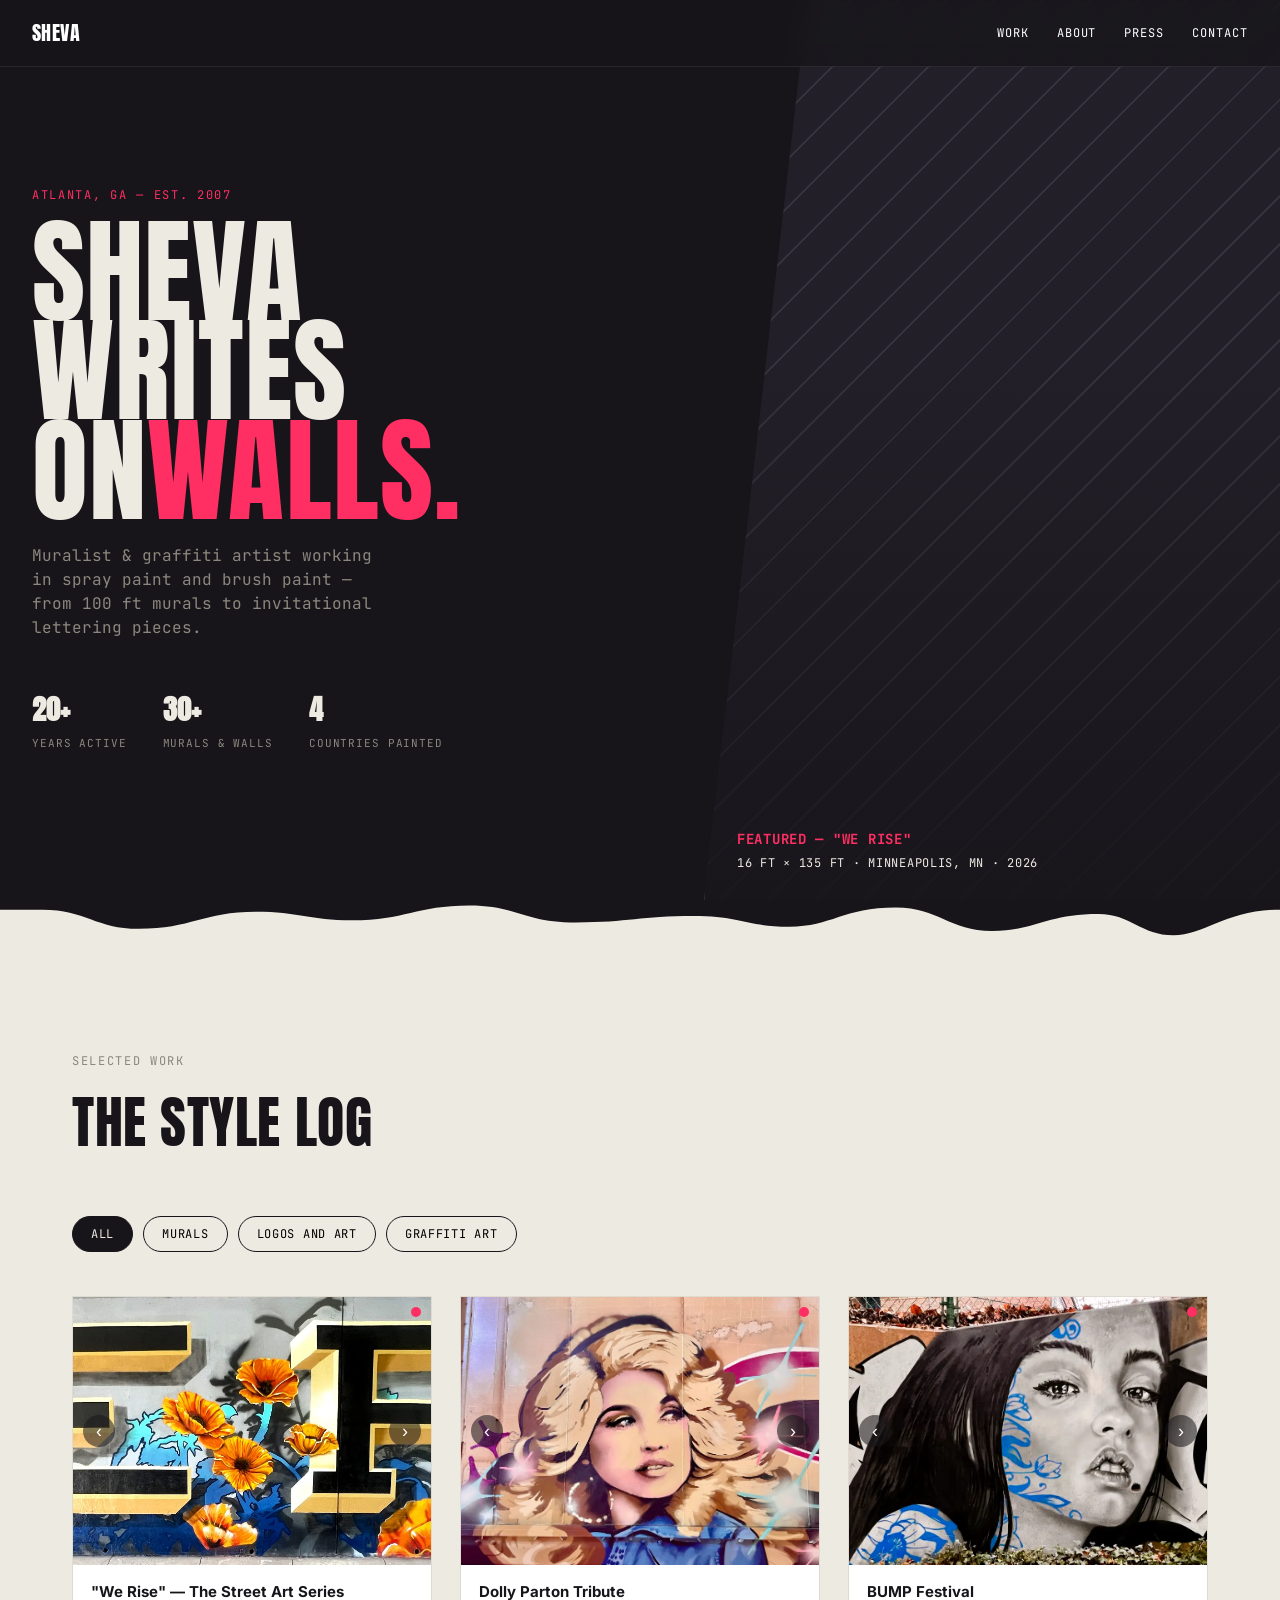
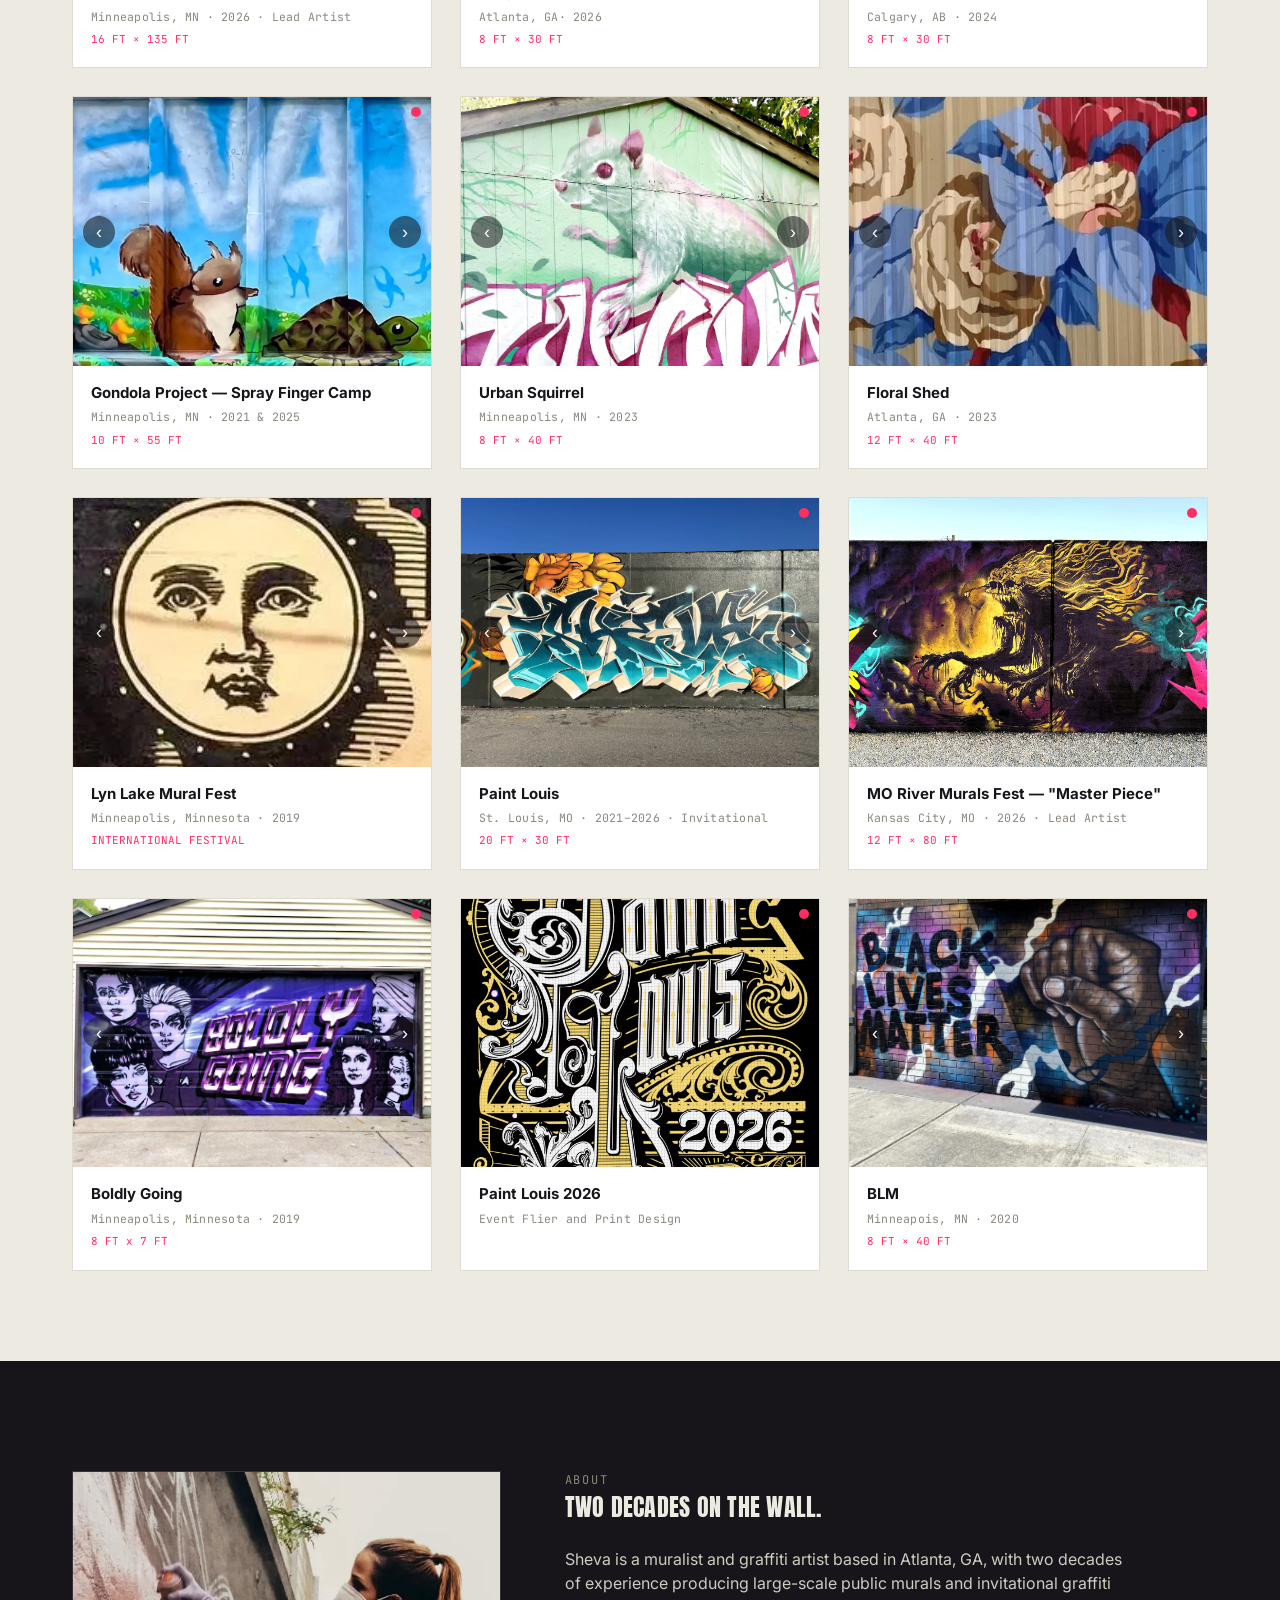
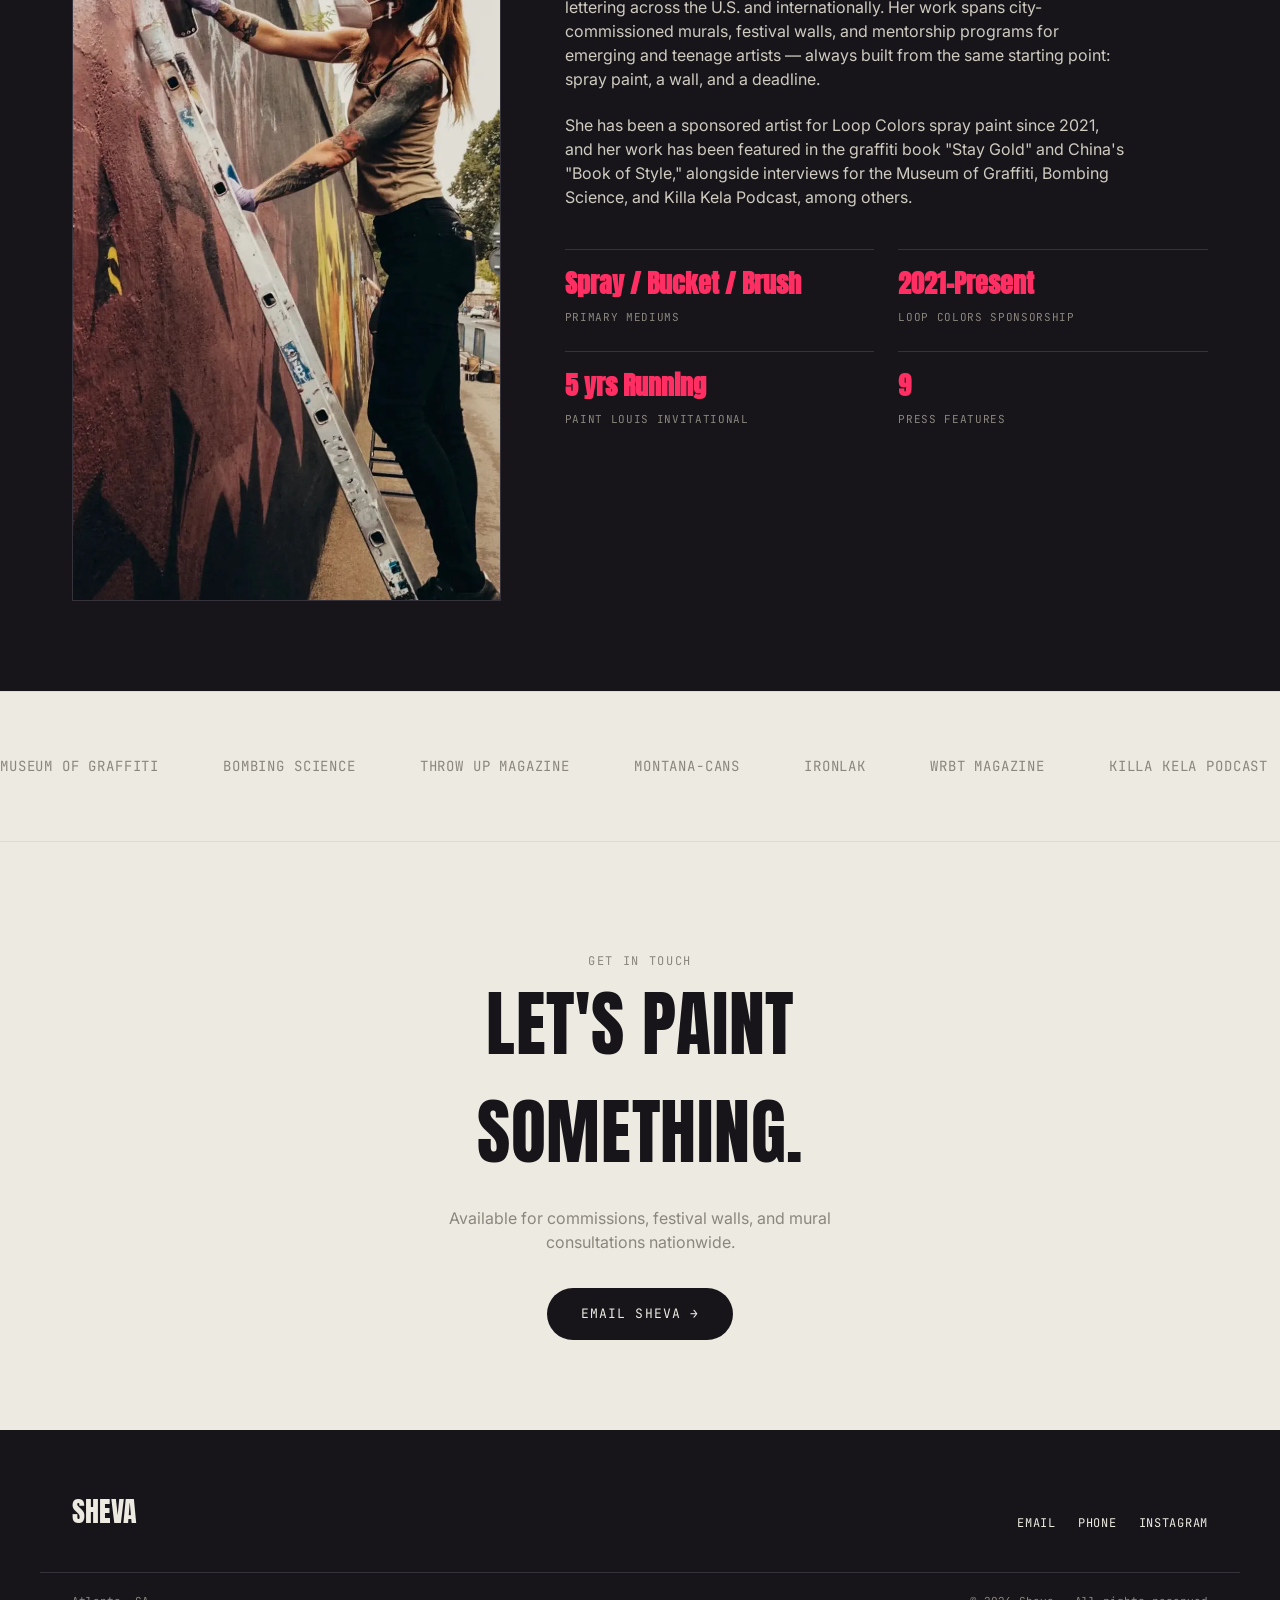
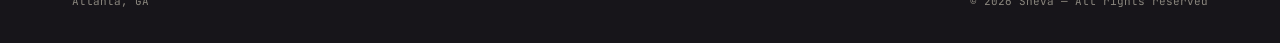
==== index.html @ 1c9f514c "correct dolly photos" ====
<!doctype html>
<html lang="en">
  <head>
    <meta charset="UTF-8" />
    <meta name="viewport" content="width=device-width, initial-scale=1.0" />
    <title>Sheva — Muralist &amp; Graffiti Artist</title>
    <link rel="preconnect" href="https://fonts.googleapis.com" />
    <link
      href="https://fonts.googleapis.com/css2?family=Anton&family=Inter:wght@400;500;600;700&family=JetBrains+Mono:wght@400;500&display=swap"
      rel="stylesheet"
    />
    <link rel="stylesheet" href="styles.css" />
  </head>
  <body>
    <nav>
      <div class="tag">SHEVA</div>
      <ul>
        <li><a href="#work">Work</a></li>
        <li><a href="#about">About</a></li>
        <li><a href="#press">Press</a></li>
        <li><a href="#contact">Contact</a></li>
      </ul>
    </nav>

    <!-- ================= HERO ================= -->
    <header class="hero">
      <div class="hero-copy">
        <div class="eyebrow">Atlanta, GA — Est. 2007</div>
        <h1>SHEVA<br />WRITES<br />ON<span>WALLS.</span></h1>
        <p class="role">
          Muralist &amp; graffiti artist working in spray paint and brush paint
          — from 100&nbsp;ft murals to invitational lettering pieces.
        </p>
        <div class="hero-stats">
          <div><strong>20+</strong><span>Years active</span></div>
          <div><strong>30+</strong><span>Murals &amp; walls</span></div>
          <div><strong>4</strong><span>Countries painted</span></div>
        </div>
      </div>
      <div class="hero-panel">
        <div class="plate">
          <strong>Featured — "We Rise"</strong>
          16 FT × 135 FT · MINNEAPOLIS, MN · 2026
        </div>
      </div>
    </header>

    <svg
      class="drip"
      viewBox="0 0 1200 40"
      preserveAspectRatio="none"
      xmlns="http://www.w3.org/2000/svg"
    >
      <path
        d="M0,0 L1200,0 L1200,10 C1150,10 1130,34 1100,34 C1070,34 1060,14 1030,14 C980,14 970,30 930,30 C890,30 880,8 840,8 C790,8 780,26 740,26 C700,26 695,16 650,16 C600,16 590,22 540,22 C490,22 485,6 440,6 C390,6 380,20 330,20 C290,20 280,12 240,12 C190,12 180,28 130,28 C90,28 80,10 40,10 C20,10 10,10 0,10 Z"
        fill="#17151A"
      />
    </svg>

    <!-- ================= WORK ================= -->
    <section id="work">
      <div class="wrap">
        <div class="section-head">
          <div>
            <div class="eyebrow">Selected Work</div>
            <h2>The Style Log</h2>
          </div>
        </div>

        <div class="filters">
          <button class="active" data-filter="all">All</button>
          <button data-filter="mural">Murals</button>
          <button data-filter="art">Logos and Art</button>
          <button data-filter="graffiti">Graffiti Art</button>
        </div>

        <div class="grid" id="grid">
          <div class="tile" data-cat="mural">
            <div class="tile-art">
              <span class="nozzle"></span>
              <div class="tile-scroll">
                <img
                  src="images/Flowers.webp"
                  alt="'We Rise' mural, detail view"
                />
                <img
                  src="images/WeRiseMpls.webp"
                  alt="'We Rise' mural, Minneapolis, MN"
                />
                <img src="images/risewe.webp" alt="'We Rise' mural" />
              </div>
              <button class="tile-nav prev" aria-label="Previous photo">
                ‹
              </button>
              <button class="tile-nav next" aria-label="Next photo">›</button>
            </div>
            <div class="plaque">
              <div class="title">"We Rise" — The Street Art Series</div>
              <div class="meta">Minneapolis, MN · 2026 · Lead Artist</div>
              <div class="dims">16 FT × 135 FT</div>
            </div>
          </div>
          <!---- tile -->
          <div class="tile" data-cat="mural graffiti">
            <div class="tile-art">
              <span class="nozzle"></span>
              <div class="tile-scroll">
                <img src="images/DollyFace.webp" alt="Dolly Parton Face" />
                <img
                  src="images/DollyTrib.webp"
                  alt="Dolly Parton Mural, Atlanta, GA"
                />
              </div>
              <button class="tile-nav prev" aria-label="Previous photo">
                ‹
              </button>
              <button class="tile-nav next" aria-label="Next photo">›</button>
            </div>
            <div class="plaque">
              <div class="title">Dolly Parton Tribute</div>
              <div class="meta">Atlanta, GA· 2026</div>
              <div class="dims">8 FT × 30 FT</div>
            </div>
          </div>
          <!---- tile -->
          <div class="tile" data-cat="mural graffiti">
            <div class="tile-art">
              <span class="nozzle"></span>
              <div class="tile-scroll">
                <img
                  src="images/Facesheva.webp"
                  alt="'Face' mural, Calgary, AB"
                />
                <img
                  src="images/Faceshv.webp"
                  alt="'Face' mural, Calgary, AB"
                />
              </div>
              <button class="tile-nav prev" aria-label="Previous photo">
                ‹
              </button>
              <button class="tile-nav next" aria-label="Next photo">›</button>
            </div>
            <div class="plaque">
              <div class="title">BUMP Festival</div>
              <div class="meta">Calgary, AB · 2024</div>
              <div class="dims">8 FT × 30 FT</div>
            </div>
          </div>
          <!-- tile -->
          <div class="tile" data-cat="mural">
            <div class="tile-art">
              <span class="nozzle"></span>
              <div class="tile-scroll">
                <img
                  src="images/gondolaDet.webp"
                  alt="'Story Book' mural details, Minneapolis, MN"
                />
                <img src="images/gondola.webp" alt="'Story Book' mural" />
                <img
                  src="images/gondolaProj24.webp"
                  alt="'Story Book' mural, lighter"
                />
              </div>
              <button class="tile-nav prev" aria-label="Previous photo">
                ‹
              </button>
              <button class="tile-nav next" aria-label="Next photo">›</button>
            </div>
            <div class="plaque">
              <div class="title">Gondola Project — Spray Finger Camp</div>
              <div class="meta">Minneapolis, MN · 2021 &amp; 2025</div>
              <div class="dims">10 FT × 55 FT</div>
            </div>
          </div>
          <!-- tile -->
          <div class="tile" data-cat="mural graffiti">
            <div class="tile-art">
              <span class="nozzle"></span>
              <div class="tile-scroll">
                <img
                  src="images/squirrel.webp"
                  alt="'Albino Squirrel' mural, Minneapolis, MN"
                />
                <img src="images/shed.webp" alt="mural, Minneapolis, MN" />
              </div>

              <button class="tile-nav prev" aria-label="Previous photo">
                ‹
              </button>
              <button class="tile-nav next" aria-label="Next photo">›</button>
            </div>
            <div class="plaque">
              <div class="title">Urban Squirrel</div>
              <div class="meta">Minneapolis, MN · 2023</div>
              <div class="dims">8 FT × 40 FT</div>
            </div>
          </div>
          <!-- tile -->
          <div class="tile" data-cat="mural">
            <div class="tile-art">
              <span class="nozzle"></span>
              <div class="tile-scroll">
                <img
                  src="images/floralDet.webp"
                  alt="'Floral Shed' mural details"
                />
                <img src="images/floral.webp" alt="'Floral Shed' mural" />
              </div>

              <button class="tile-nav prev" aria-label="Previous photo">
                ‹
              </button>
              <button class="tile-nav next" aria-label="Next photo">›</button>
            </div>
            <div class="plaque">
              <div class="title">Floral Shed</div>
              <div class="meta">Atlanta, GA · 2023</div>
              <div class="dims">12 FT × 40 FT</div>
            </div>
          </div>
          <!-- tile -->
          <div class="tile" data-cat="mural graffiti">
            <div class="tile-art">
              <span class="nozzle"></span>
              <div class="tile-scroll">
                <img
                  src="images/oujiDet.webp"
                  alt="'Ouji' mural detail, Minneapolis, MN"
                />
                <img
                  src="images/OujiWall.webp"
                  alt="'Ouji' mural, Minneapolis, MN"
                />
                <img
                  src="images/oujiDet2.webp"
                  alt="'Ouji' mural, process view"
                />
              </div>
              <button class="tile-nav prev" aria-label="Previous photo">
                ‹
              </button>
              <button class="tile-nav next" aria-label="Next photo">›</button>
            </div>
            <div class="plaque">
              <div class="title">Lyn Lake Mural Fest</div>
              <div class="meta">Minneapolis, Minnesota · 2019</div>
              <div class="dims">INTERNATIONAL FESTIVAL</div>
            </div>
          </div>

          <!-- tile -->
          <div class="tile" data-cat="graffiti">
            <div class="tile-art">
              <span class="nozzle"></span>
              <div class="tile-scroll">
                <img
                  src="images/ptLouisFlower.webp"
                  alt="'Flower' mural, Paint Louis 2024"
                />
                <img
                  src="images/ptLouisAnglerFish.webp"
                  alt="'Sea Monster' mural, Paint Louis 2025"
                />
                <img
                  src="images/snake.webp"
                  alt="'Snake' mural, Paint Louis 2023"
                />
              </div>
              <button class="tile-nav prev" aria-label="Previous photo">
                ‹
              </button>
              <button class="tile-nav next" aria-label="Next photo">›</button>
            </div>
            <div class="plaque">
              <div class="title">Paint Louis</div>
              <div class="meta">St. Louis, MO · 2021–2026 · Invitational</div>
              <div class="dims">20 FT × 30 FT</div>
            </div>
          </div>
          <!---- tile -->
          <div class="tile" data-cat="mural graffiti">
            <div class="tile-art">
              <span class="nozzle"></span>
              <div class="tile-scroll">
                <img
                  src="images/KCmonster.webp"
                  alt="MO River Murals Fest, 'monster'"
                />
                <img
                  src="images/KCwall.webp"
                  alt="MO River Murals Fest mural"
                />
              </div>
              <button class="tile-nav prev" aria-label="Previous photo">
                ‹
              </button>
              <button class="tile-nav next" aria-label="Next photo">›</button>
            </div>
            <div class="plaque">
              <div class="title">MO River Murals Fest — "Master Piece"</div>
              <div class="meta">Kansas City, MO · 2026 · Lead Artist</div>
              <div class="dims">12 FT × 80 FT</div>
            </div>
          </div>
          <!-- tile -->
          <div class="tile" data-cat="mural">
            <div class="tile-art">
              <span class="nozzle"></span>
              <div class="tile-scroll">
                <img
                  src="images/BoldyGoing.webp"
                  alt="'Boldly Going' garage door mural"
                />
                <img
                  src="images/BG1.webp"
                  alt="'Boldly Going' mural details right"
                />
                <img
                  src="images/BG2.webp"
                  alt="'Boldly Going' mural details left"
                />
              </div>
              <button class="tile-nav prev" aria-label="Previous photo">
                ‹
              </button>
              <button class="tile-nav next" aria-label="Next photo">›</button>
            </div>
            <div class="plaque">
              <div class="title">Boldly Going</div>
              <div class="meta">Minneapolis, Minnesota · 2019</div>
              <div class="dims">8 FT x 7 FT</div>
            </div>
          </div>
          <!-- tile -->
          <div class="tile" data-cat="art">
            <div class="tile-art">
              <span class="nozzle"></span>
              <div class="tile-scroll">
                <img
                  src="images/PaintLouis26.webp"
                  alt="'Paint Louis 2026' Flier and Print Design"
                />
              </div>
            </div>
            <div class="plaque">
              <div class="title">Paint Louis 2026</div>
              <div class="meta">Event Flier and Print Design</div>
            </div>
          </div>
          <!-- tile -->
          <div class="tile" data-cat="mural">
            <div class="tile-art">
              <span class="nozzle"></span>
              <div class="tile-scroll">
                <img src="images/blm.webp" alt="'blm' mural" />
              </div>

              <button class="tile-nav prev" aria-label="Previous photo">
                ‹
              </button>
              <button class="tile-nav next" aria-label="Next photo">›</button>
            </div>
            <div class="plaque">
              <div class="title">BLM</div>
              <div class="meta">Minneapois, MN · 2020</div>
              <div class="dims">8 FT × 40 FT</div>
            </div>
          </div>
        </div>
      </div>
    </section>

    <!-- ================= ABOUT ================= -->
    <section class="about" id="about">
      <div class="wrap">
        <div class="about-portrait">
          <img src="images/me.webp" alt="portrait image" />
        </div>
        <div>
          <div class="eyebrow">About</div>
          <h2>Two decades on the wall.</h2>
          <p>
            Sheva is a muralist and graffiti artist based in Atlanta, GA, with
            two decades of experience producing large-scale public murals and
            invitational graffiti lettering across the U.S. and internationally.
            Her work spans city-commissioned murals, festival walls, and
            mentorship programs for emerging and teenage artists — always built
            from the same starting point: spray paint, a wall, and a deadline.
          </p>
          <p>
            She has been a sponsored artist for Loop Colors spray paint since
            2021, and her work has been featured in the graffiti book "Stay
            Gold" and China's "Book of Style," alongside interviews for the
            Museum of Graffiti, Bombing Science, and Killa Kela Podcast, among
            others.
          </p>
          <div class="stat-rail">
            <div>
              <strong>Spray / Bucket / Brush</strong
              ><span>Primary Mediums</span>
            </div>
            <div>
              <strong>2021–Present</strong><span>Loop Colors Sponsorship</span>
            </div>
            <div>
              <strong>5 yrs Running</strong
              ><span>Paint Louis Invitational</span>
            </div>
            <div><strong>9</strong><span>Press Features</span></div>
          </div>
        </div>
      </div>
    </section>

    <!-- ================= PRESS ================= -->
    <section id="press" style="padding: 0">
      <div class="press">
        <div class="press-track">
          <span>Museum of Graffiti</span><span>Bombing Science</span
          ><span>Throw Up Magazine</span><span>Montana-Cans</span
          ><span>IronLak</span><span>WRBT Magazine</span
          ><span>Killa Kela Podcast</span> <span>Museum of Graffiti</span
          ><span>Bombing Science</span><span>Throw Up Magazine</span
          ><span>Montana-Cans</span><span>IronLak</span
          ><span>WRBT Magazine</span><span>Killa Kela Podcast</span>
        </div>
      </div>
    </section>

    <!-- ================= CTA ================= -->
    <section class="cta">
      <div class="wrap">
        <div class="eyebrow" style="justify-content: center; display: flex">
          Get In Touch
        </div>
        <h2>Let's paint<br />something.</h2>
        <p>
          Available for commissions, festival walls, and mural consultations
          nationwide.
        </p>
        <a class="btn" href="mailto:ladyshevabro@gmail.com">Email Sheva →</a>
      </div>
    </section>

    <!-- ================= FOOTER ================= -->
    <footer id="contact">
      <div class="wrap">
        <div class="tag">SHEVA</div>
        <ul>
          <li><a href="mailto:ladyshevabro@gmail.com">Email</a></li>
          <li><a href="tel:6082791913">Phone</a></li>
          <li><a href="https://www.instagram.com/Sheva1er/">Instagram</a></li>
        </ul>
      </div>
      <div class="wrap bottom">
        <span>Atlanta, GA</span>
        <span>© 2026 Sheva — All rights reserved</span>
      </div>
    </footer>
    <!-- LIGHTBOX -->
    <div
      class="lightbox"
      id="lightbox"
      role="dialog"
      aria-modal="true"
      aria-label="Image viewer"
    >
      <button class="lb-close" aria-label="Close">×</button>
      <button class="lb-nav lb-prev" aria-label="Previous photo">‹</button>
      <img class="lb-img" alt="" />
      <button class="lb-nav lb-next" aria-label="Next photo">›</button>
    </div>

    <script src="script.js"></script>
  </body>
</html>
---- styles.css ----
:root {
  --concrete: #edeae2;
  --concrete-dark: #dfdbd0;
  --ink: #17151a;
  --chalk: #8b877e;
  --pink: #ff2e63;
  --cyan: #00c2d1;
  --yellow: #f5b700;
  --radius: 2px;
}
* {
  box-sizing: border-box;
  margin: 0;
  padding: 0;
}
html {
  scroll-behavior: smooth;
}
body {
  background: var(--concrete);
  color: var(--ink);
  font-family: "Inter", sans-serif;
  line-height: 1.5;
  -webkit-font-smoothing: antialiased;
}
a {
  color: inherit;
  text-decoration: none;
}
img {
  max-width: 100%;
  display: block;
}

/* ---------- utility ---------- */
.wrap {
  max-width: 1200px;
  margin: 0 auto;
  padding: 0 32px;
}
.mono {
  font-family: "JetBrains Mono", monospace;
}
.eyebrow {
  font-family: "JetBrains Mono", monospace;
  font-size: 12px;
  letter-spacing: 0.14em;
  text-transform: uppercase;
  color: var(--chalk);
}
h1,
h2,
h3 {
  font-family: "Anton", sans-serif;
  font-weight: 400;
  letter-spacing: 0.01em;
  text-transform: uppercase;
}

/* ---------- nav ---------- */
nav {
  position: fixed;
  top: 0;
  left: 0;
  right: 0;
  z-index: 50;
  display: flex;
  align-items: center;
  justify-content: space-between;
  padding: 18px 32px;
  background: rgba(23, 21, 26, 0.72);
  backdrop-filter: blur(10px);
  -webkit-backdrop-filter: blur(10px);
  color: #fff;
  border-bottom: 1px solid rgba(255, 255, 255, 0.08);
}
nav .tag {
  font-family: "Anton", sans-serif;
  font-size: 20px;
  letter-spacing: 0.02em;
}
nav ul {
  list-style: none;
  display: flex;
  gap: 28px;
  font-family: "JetBrains Mono", monospace;
  font-size: 12px;
  letter-spacing: 0.08em;
  text-transform: uppercase;
}
nav ul a {
  position: relative;
  padding-bottom: 2px;
}
nav ul a:hover {
  text-decoration: underline;
  text-underline-offset: 4px;
}

/* ---------- hero ---------- */
.hero {
  position: relative;
  min-height: 100vh;
  display: grid;
  grid-template-columns: 1.1fr 0.9fr;
  align-items: stretch;
  overflow: hidden;
  background: var(--ink);
}
.hero-copy {
  color: var(--concrete);
  display: flex;
  flex-direction: column;
  justify-content: center;
  padding: 120px 56px 80px 32px;
  position: relative;
  z-index: 2;
}
.hero-copy .eyebrow {
  color: var(--pink);
  margin-bottom: 18px;
}
.hero-copy h1 {
  font-size: clamp(64px, 9vw, 128px);
  line-height: 0.86;
  color: var(--concrete);
}
.hero-copy h1 span {
  color: var(--pink);
}
.hero-copy p.role {
  font-family: "JetBrains Mono", monospace;
  font-size: 16px;
  margin-top: 24px;
  color: var(--chalk);
  max-width: 36ch;
}
.hero-stats {
  display: flex;
  gap: 36px;
  margin-top: 48px;
  font-family: "JetBrains Mono", monospace;
}
.hero-stats div strong {
  display: block;
  font-size: 28px;
  font-family: "Anton", sans-serif;
  color: var(--concrete);
}
.hero-stats div span {
  font-size: 11px;
  letter-spacing: 0.08em;
  text-transform: uppercase;
  color: var(--chalk);
}

.hero-panel {
  position: relative;
  background:
    url("../images/WeRiseMpls.WebP") center/cover,
    repeating-linear-gradient(
      135deg,
      #35313c 0px,
      #35313c 2px,
      #221f28 2px,
      #221f28 34px
    );
  display: flex;
  align-items: flex-end;
  clip-path: polygon(18% 0, 100% 0, 100% 100%, 0% 100%);
  border-left: 1px solid rgba(255, 255, 255, 0.08);
}

@media (min-width: 861px) {
  .hero-panel {
    background:
      url("../images/flowers.WebP") center/cover,
      repeating-linear-gradient(
        135deg,
        #35313c 0px,
        #35313c 2px,
        #221f28 2px,
        #221f28 34px
      );
  }
}

.hero-panel::before {
  content: "";
  position: absolute;
  inset: 0;
  background: linear-gradient(
    180deg,
    transparent 40%,
    rgba(23, 21, 26, 0.9) 100%
  );
}
.hero-panel .plate {
  position: relative;
  z-index: 2;
  padding: 28px 32px;
  font-family: "JetBrains Mono", monospace;
  color: var(--concrete);
  font-size: 12px;
  letter-spacing: 0.06em;
}
.hero-panel .plate strong {
  display: block;
  font-size: 14px;
  color: var(--pink);
  margin-bottom: 4px;
  text-transform: uppercase;
}

/* ----------- drip divider -------------- */
.drip {
  width: 100%;
  display: block;
  margin-top: -1px;
}

/* ---------- section shell ---------- */
section {
  padding: 110px 0 90px;
}
section[id],
footer[id] {
  scroll-margin-top: 80px;
}
.section-head {
  display: flex;
  align-items: baseline;
  justify-content: space-between;
  margin-bottom: 52px;
  flex-wrap: wrap;
  gap: 16px;
}
.section-head h2 {
  font-size: clamp(36px, 5vw, 56px);
}
.section-head .eyebrow {
  margin-bottom: 10px;
}

/* ---------- filter pills ---------- */
.filters {
  display: flex;
  gap: 10px;
  margin-bottom: 44px;
  flex-wrap: wrap;
}
.filters button {
  font-family: "JetBrains Mono", monospace;
  font-size: 12px;
  letter-spacing: 0.06em;
  text-transform: uppercase;
  padding: 9px 18px;
  border: 1px solid var(--ink);
  background: transparent;
  border-radius: 100px;
  cursor: pointer;
  transition:
    background 0.18s,
    color 0.18s;
}
.filters button.active,
.filters button:hover {
  background: var(--ink);
  color: var(--concrete);
}

/* ---------- portfolio grid ---------- */
.grid {
  display: grid;
  grid-template-columns: repeat(3, 1fr);
  gap: 28px;
}
.tile {
  cursor: default;
  background: #fff;
  border: 1px solid var(--concrete-dark);
}
.tile-art {
  aspect-ratio: 4/3;
  position: relative;
  overflow: hidden;
  color: rgba(255, 255, 255, 0.85);
  font-family: "JetBrains Mono", monospace;
  font-size: 12px;
  text-align: center;
  /* removed display:flex / align-items / justify-content — the scroll wrapper handles layout now */
}

.tile-scroll {
  display: flex;
  height: 100%;
  overflow-x: auto;
  scroll-snap-type: x mandatory;
  -webkit-overflow-scrolling: touch; /* smooth swipe on iOS */
  scrollbar-width: none; /* hide scrollbar in Firefox */
}
.tile-scroll::-webkit-scrollbar {
  display: none; /* hide scrollbar in Chrome/Safari */
}

.tile-scroll img {
  flex: 0 0 100%; /* each image takes the full tile width */
  height: 100%;
  object-fit: cover;
  scroll-snap-align: start; /* makes each image "snap" into view */
}

.tile-art span.nozzle {
  position: absolute;
  top: 10px;
  right: 10px;
  width: 10px;
  height: 10px;
  border-radius: 50%;
  background: var(--pink);
}
.tile:nth-child(3n + 1) .tile-art {
  background: linear-gradient(135deg, #2b2b2b, #4a4a4a);
}
.tile:nth-child(3n + 2) .tile-art {
  background: linear-gradient(135deg, #7a1030, #ff2e63);
}
.tile:nth-child(3n + 3) .tile-art {
  background: linear-gradient(135deg, #004c53, #00c2d1);
}

/*Tile Scroll*/
.tile-nav {
  position: absolute;
  top: 50%;
  transform: translateY(-50%);
  z-index: 3;
  width: 32px;
  height: 32px;
  border-radius: 50%;
  border: none;
  background: rgba(23, 21, 26, 0.55);
  color: #fff;
  font-size: 18px;
  line-height: 1;
  cursor: pointer;
  display: flex;
  align-items: center;
  justify-content: center;
  transition: background 0.15s;
}
.tile-nav:hover {
  background: rgba(23, 21, 26, 0.85);
}
.tile-nav.prev {
  left: 10px;
}
.tile-nav.next {
  right: 10px;
}

.plaque {
  padding: 16px 18px 20px;
  font-family: "JetBrains Mono", monospace;
}
.plaque .title {
  font-family: "Inter", sans-serif;
  font-weight: 700;
  font-size: 15px;
  margin-bottom: 4px;
}
.plaque .meta {
  font-size: 11.5px;
  color: var(--chalk);
  letter-spacing: 0.02em;
}
.plaque .dims {
  font-size: 11px;
  color: var(--pink);
  margin-top: 6px;
}
/* --------- Lightbox ---------- */
.tile-scroll img {
  cursor: zoom-in;
}

.lightbox {
  position: fixed;
  inset: 0;
  z-index: 1000;
  display: flex;
  align-items: center;
  justify-content: center;
  background: rgba(0, 0, 0, 0.92);
  opacity: 0;
  visibility: hidden;
  transition:
    opacity 0.2s ease,
    visibility 0.2s;
}
.lightbox.open {
  opacity: 1;
  visibility: visible;
}

.lb-img {
  max-width: 95vw;
  max-height: 95vh;
  object-fit: contain; /* keeps aspect ratio, never crops */
  cursor: zoom-out;
}

.lb-close,
.lb-nav {
  position: absolute;
  background: none;
  border: 0;
  color: #fff;
  font-size: 2.5rem;
  line-height: 1;
  padding: 0.5rem 1rem;
  cursor: pointer;
  opacity: 0.8;
}
.lb-close:hover,
.lb-nav:hover {
  opacity: 1;
}
.lb-close {
  top: 0.5rem;
  right: 0.5rem;
}
.lb-prev {
  left: 0.5rem;
  top: 50%;
  transform: translateY(-50%);
}
.lb-next {
  right: 0.5rem;
  top: 50%;
  transform: translateY(-50%);
}

/* ---------- about ---------- */
.about {
  background: var(--ink);
  color: var(--concrete);
}
.about .wrap {
  display: grid;
  grid-template-columns: 0.8fr 1.2fr;
  gap: 64px;
  align-items: start;
}
.about-portrait {
  aspect-ratio: 3/4;
  background: repeating-linear-gradient(
    45deg,
    #201d24,
    #201d24 10px,
    #17151a 10px,
    #17151a 20px
  );
  border: 1px solid #35323b;
}
.about h2 {
  color: var(--concrete);
}
.about p {
  max-width: 56ch;
  color: #cfcbc0;
  margin-top: 22px;
  font-size: 16px;
}
.stat-rail {
  display: grid;
  grid-template-columns: repeat(2, 1fr);
  gap: 24px;
  margin-top: 40px;
}
.stat-rail div {
  border-top: 1px solid #35323b;
  padding-top: 14px;
}
.stat-rail strong {
  display: block;
  font-family: "Anton", sans-serif;
  font-size: 26px;
  color: var(--pink);
}
.stat-rail span {
  font-family: "JetBrains Mono", monospace;
  font-size: 11px;
  letter-spacing: 0.06em;
  text-transform: uppercase;
  color: var(--chalk);
}

/* ---------- press ticker ---------- */
.press {
  overflow: hidden;
  border-top: 1px solid var(--concrete-dark);
  border-bottom: 1px solid var(--concrete-dark);
  padding: 64px 0;
}
.press-track {
  display: flex;
  gap: 64px;
  white-space: nowrap;
  animation: scroll 26s linear infinite;
  width: max-content;
}
.press-track span {
  font-family: "JetBrains Mono", monospace;
  font-size: 14px;
  letter-spacing: 0.06em;
  text-transform: uppercase;
  color: var(--chalk);
}
@keyframes scroll {
  from {
    transform: translateX(0);
  }
  to {
    transform: translateX(-50%);
  }
}

/* ---------- resume cta ---------- */
.cta {
  text-align: center;
}
.cta h2 {
  font-size: clamp(40px, 6vw, 72px);
  margin-bottom: 20px;
}
.cta p {
  color: var(--chalk);
  max-width: 44ch;
  margin: 0 auto 34px;
}
.btn {
  display: inline-block;
  font-family: "JetBrains Mono", monospace;
  font-size: 13px;
  letter-spacing: 0.08em;
  text-transform: uppercase;
  padding: 16px 34px;
  background: var(--ink);
  color: var(--concrete);
  border-radius: 100px;
  transition: transform 0.15s;
}
.btn:hover {
  transform: translateY(-2px);
}

/* ---------- footer ---------- */
footer {
  background: var(--ink);
  color: var(--concrete);
  padding: 60px 0 34px;
}
footer .wrap {
  display: flex;
  justify-content: space-between;
  align-items: flex-end;
  flex-wrap: wrap;
  gap: 24px;
}
footer .tag {
  font-family: "Anton", sans-serif;
  font-size: 28px;
}
footer ul {
  list-style: none;
  display: flex;
  gap: 22px;
  font-family: "JetBrains Mono", monospace;
  font-size: 12px;
  text-transform: uppercase;
  letter-spacing: 0.06em;
}
footer .bottom {
  margin-top: 40px;
  padding-top: 20px;
  border-top: 1px solid #35323b;
  font-family: "JetBrains Mono", monospace;
  font-size: 11px;
  color: var(--chalk);
  display: flex;
  justify-content: space-between;
  flex-wrap: wrap;
  gap: 10px;
}

@media (max-width: 860px) {
  .hero {
    grid-template-columns: 1fr;
  }
  .hero-panel {
    clip-path: none;
    min-height: 44vh;
  }
  .hero-copy {
    padding: 140px 24px 48px;
  }
  .about .wrap {
    grid-template-columns: 1fr;
  }
  .grid {
    grid-template-columns: 1fr 1fr;
  }
}
@media (max-width: 560px) {
  .grid {
    grid-template-columns: 1fr;
  }
  nav ul {
    display: none;
  }
}
@media (prefers-reduced-motion: reduce) {
  html {
    scroll-behavior: auto;
  }
  .press-track {
    animation: none;
  }
}
:focus-visible {
  outline: 2px solid var(--pink);
  outline-offset: 3px;
}
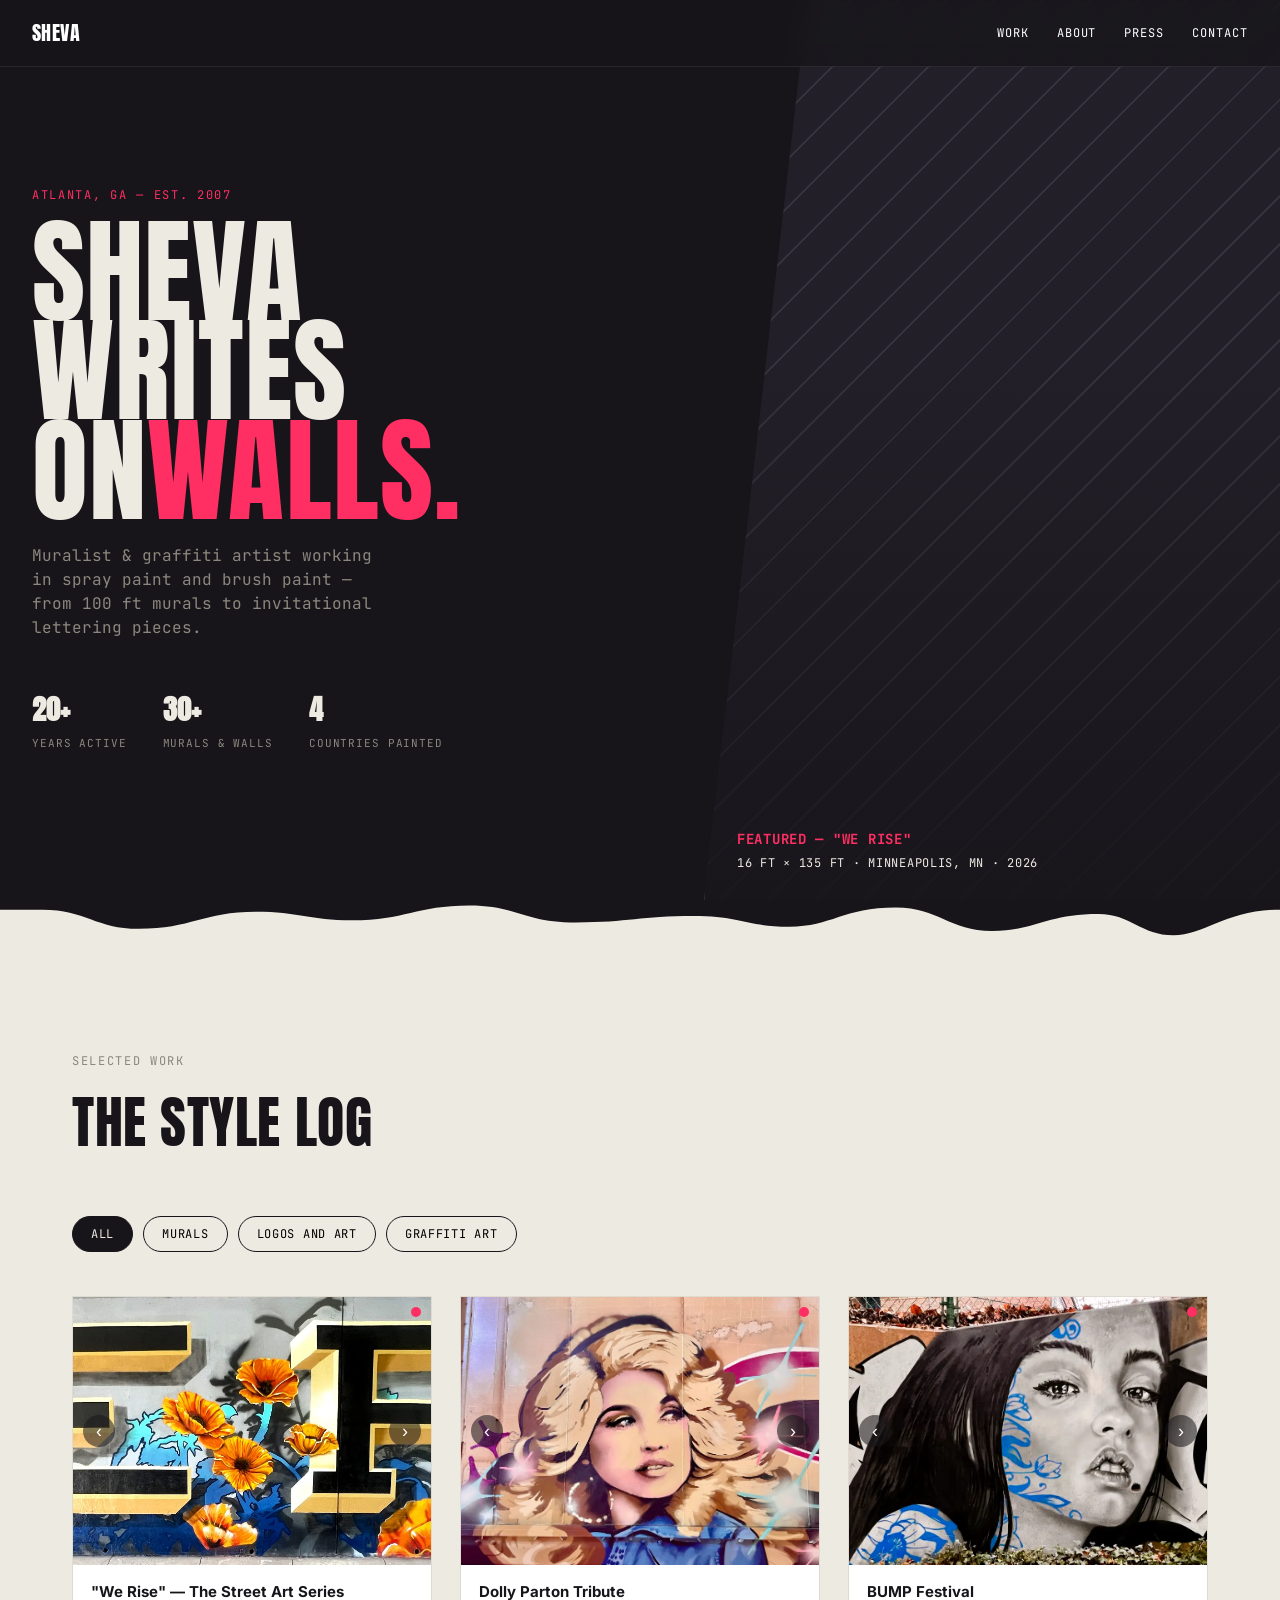
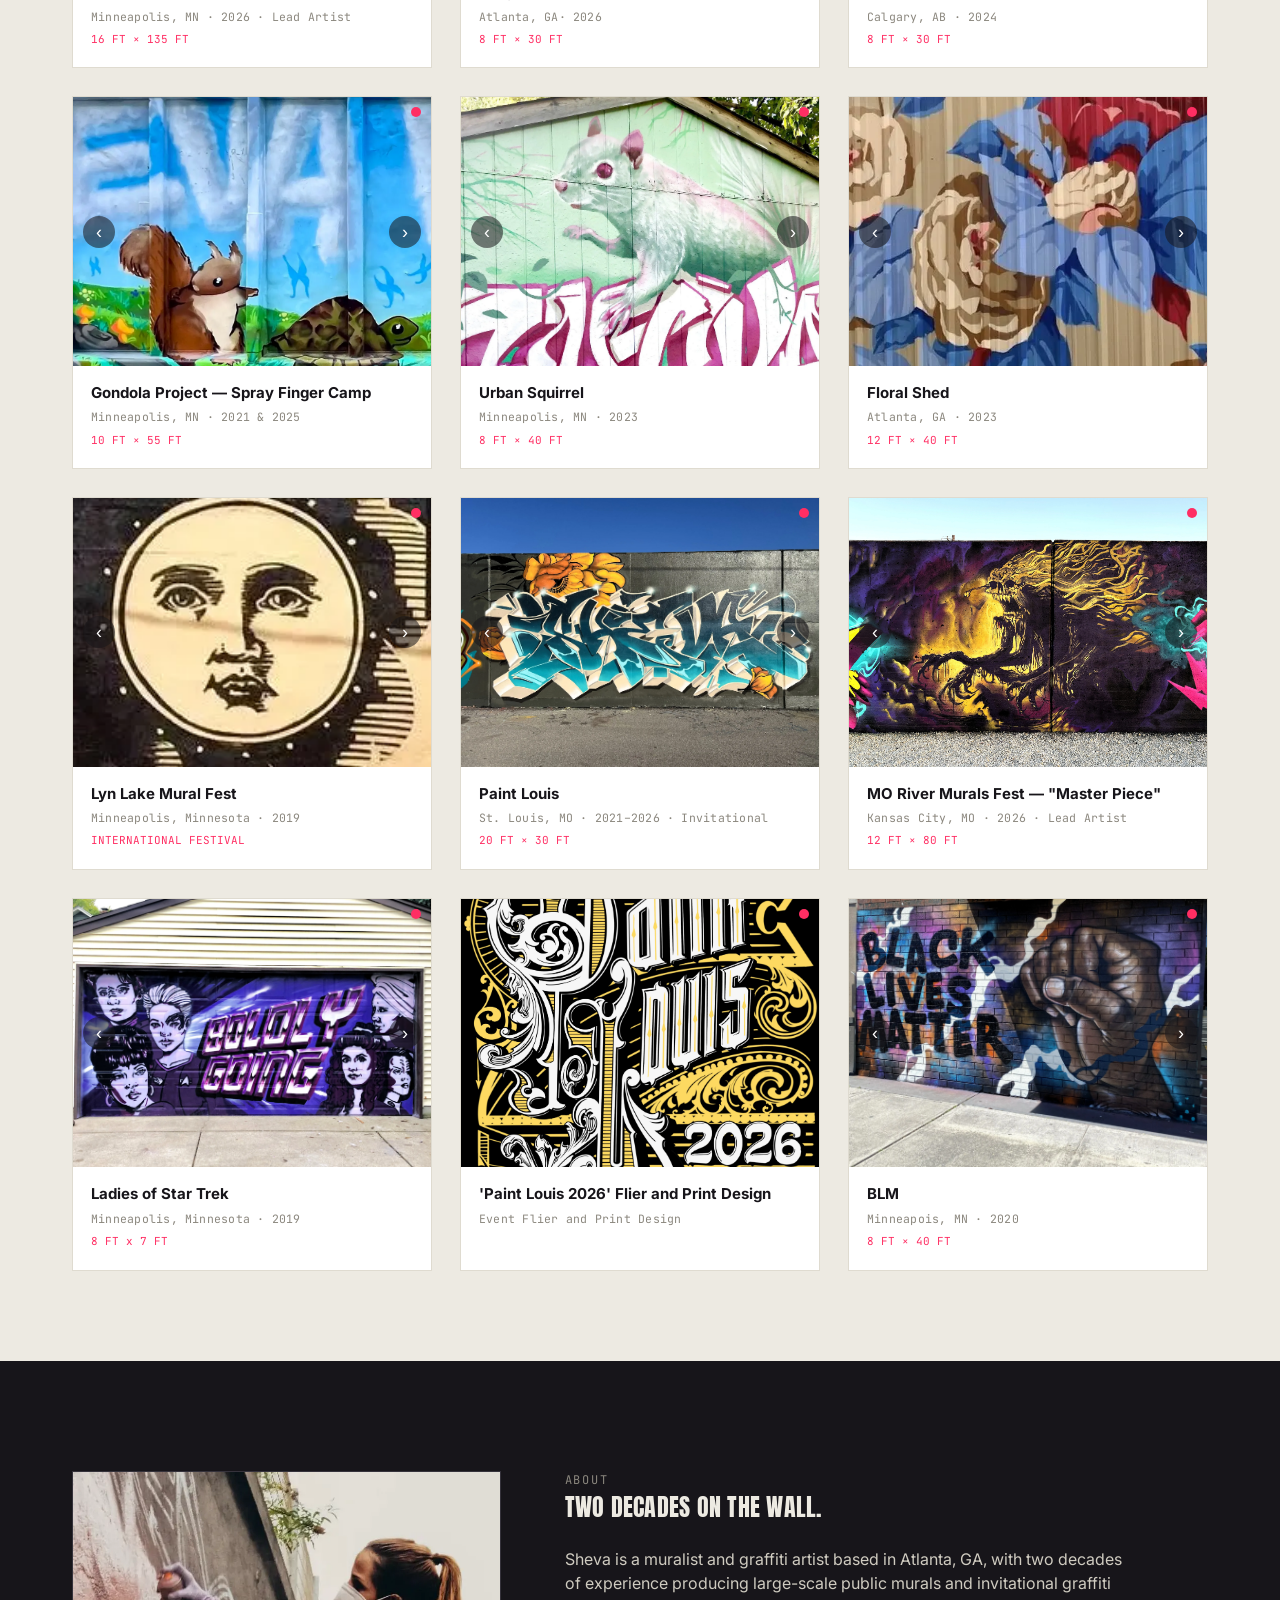
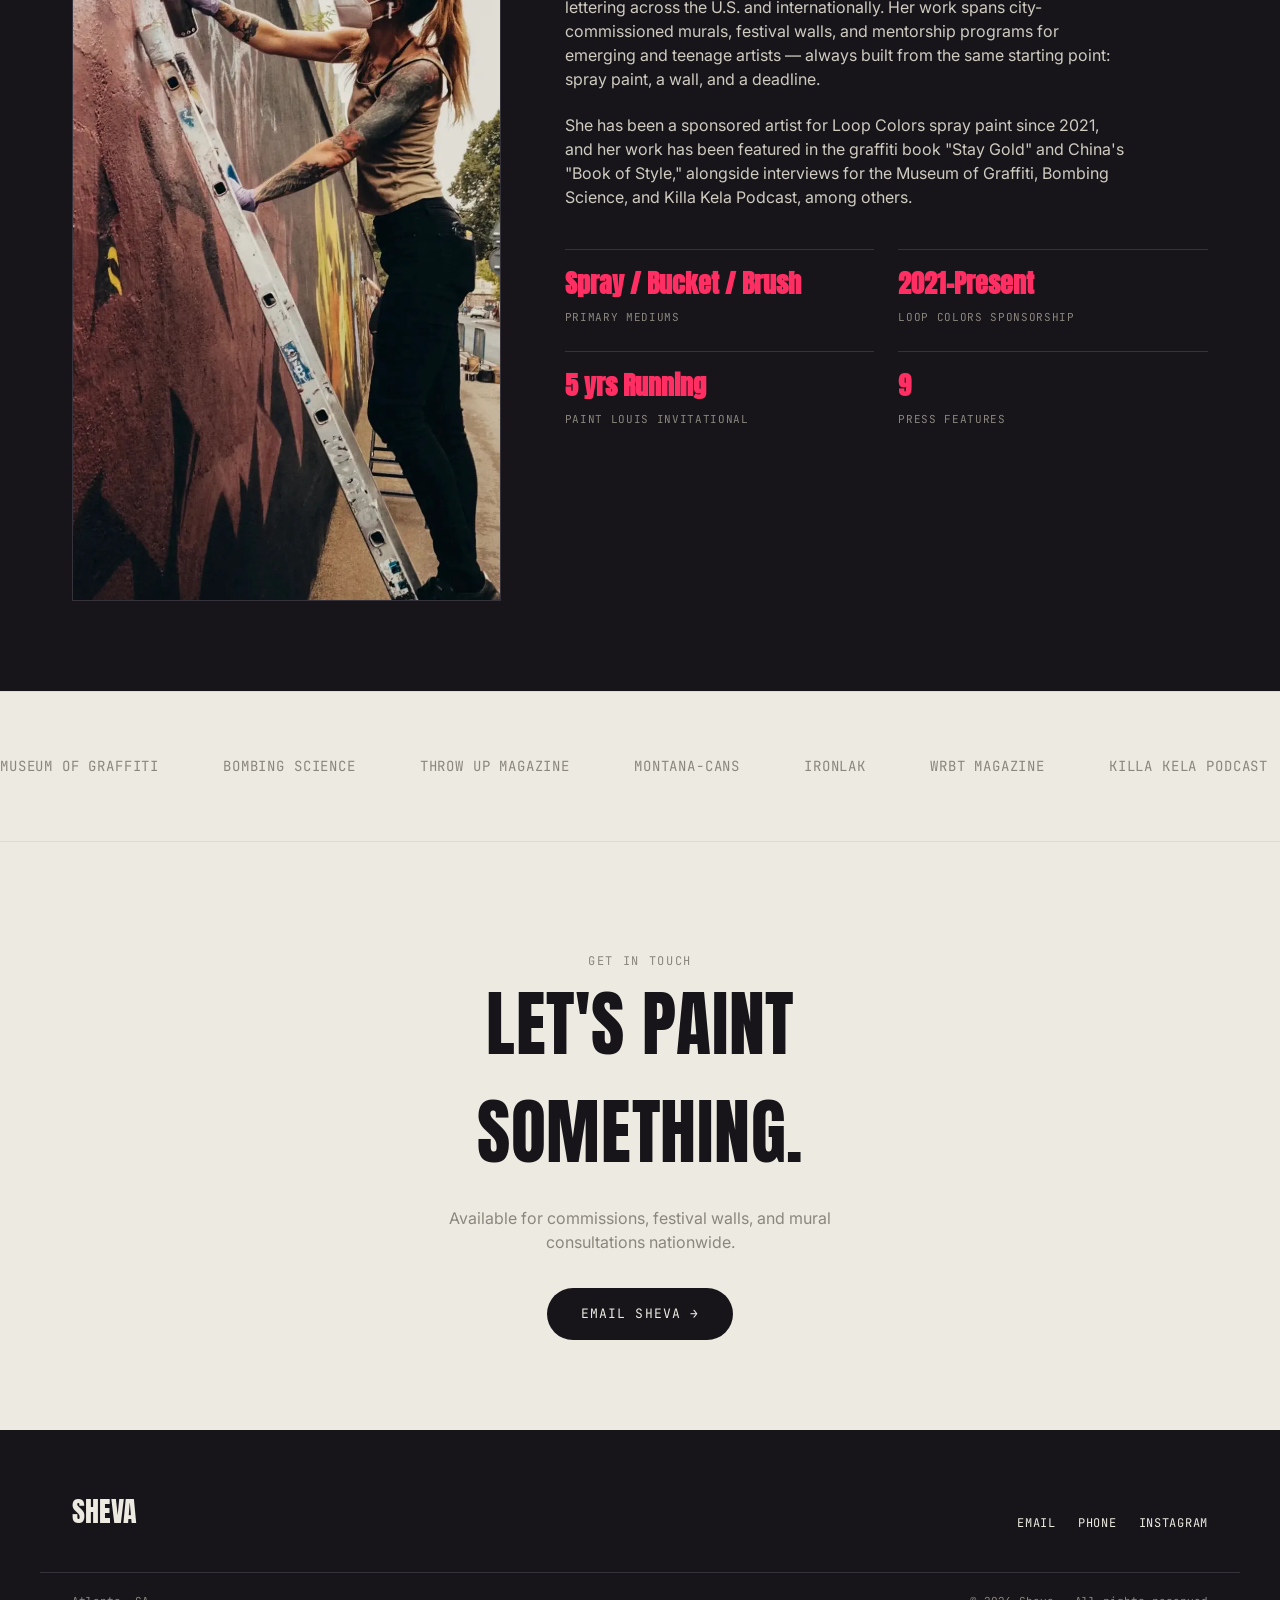
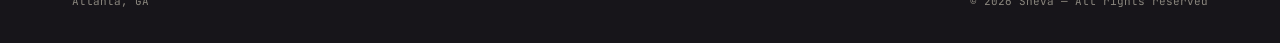
==== commit 75d5ea0c: "starttrek" ====
--- a/index.html
+++ b/index.html
@@ -327,7 +327,7 @@
               <button class="tile-nav next" aria-label="Next photo">›</button>
             </div>
             <div class="plaque">
-              <div class="title">Boldly Going</div>
+              <div class="title">Ladies of Star Trek</div>
               <div class="meta">Minneapolis, Minnesota · 2019</div>
               <div class="dims">8 FT x 7 FT</div>
             </div>
@@ -344,7 +344,7 @@
               </div>
             </div>
             <div class="plaque">
-              <div class="title">Paint Louis 2026</div>
+              <div class="title">'Paint Louis 2026' Flier and Print Design</div>
               <div class="meta">Event Flier and Print Design</div>
             </div>
           </div>
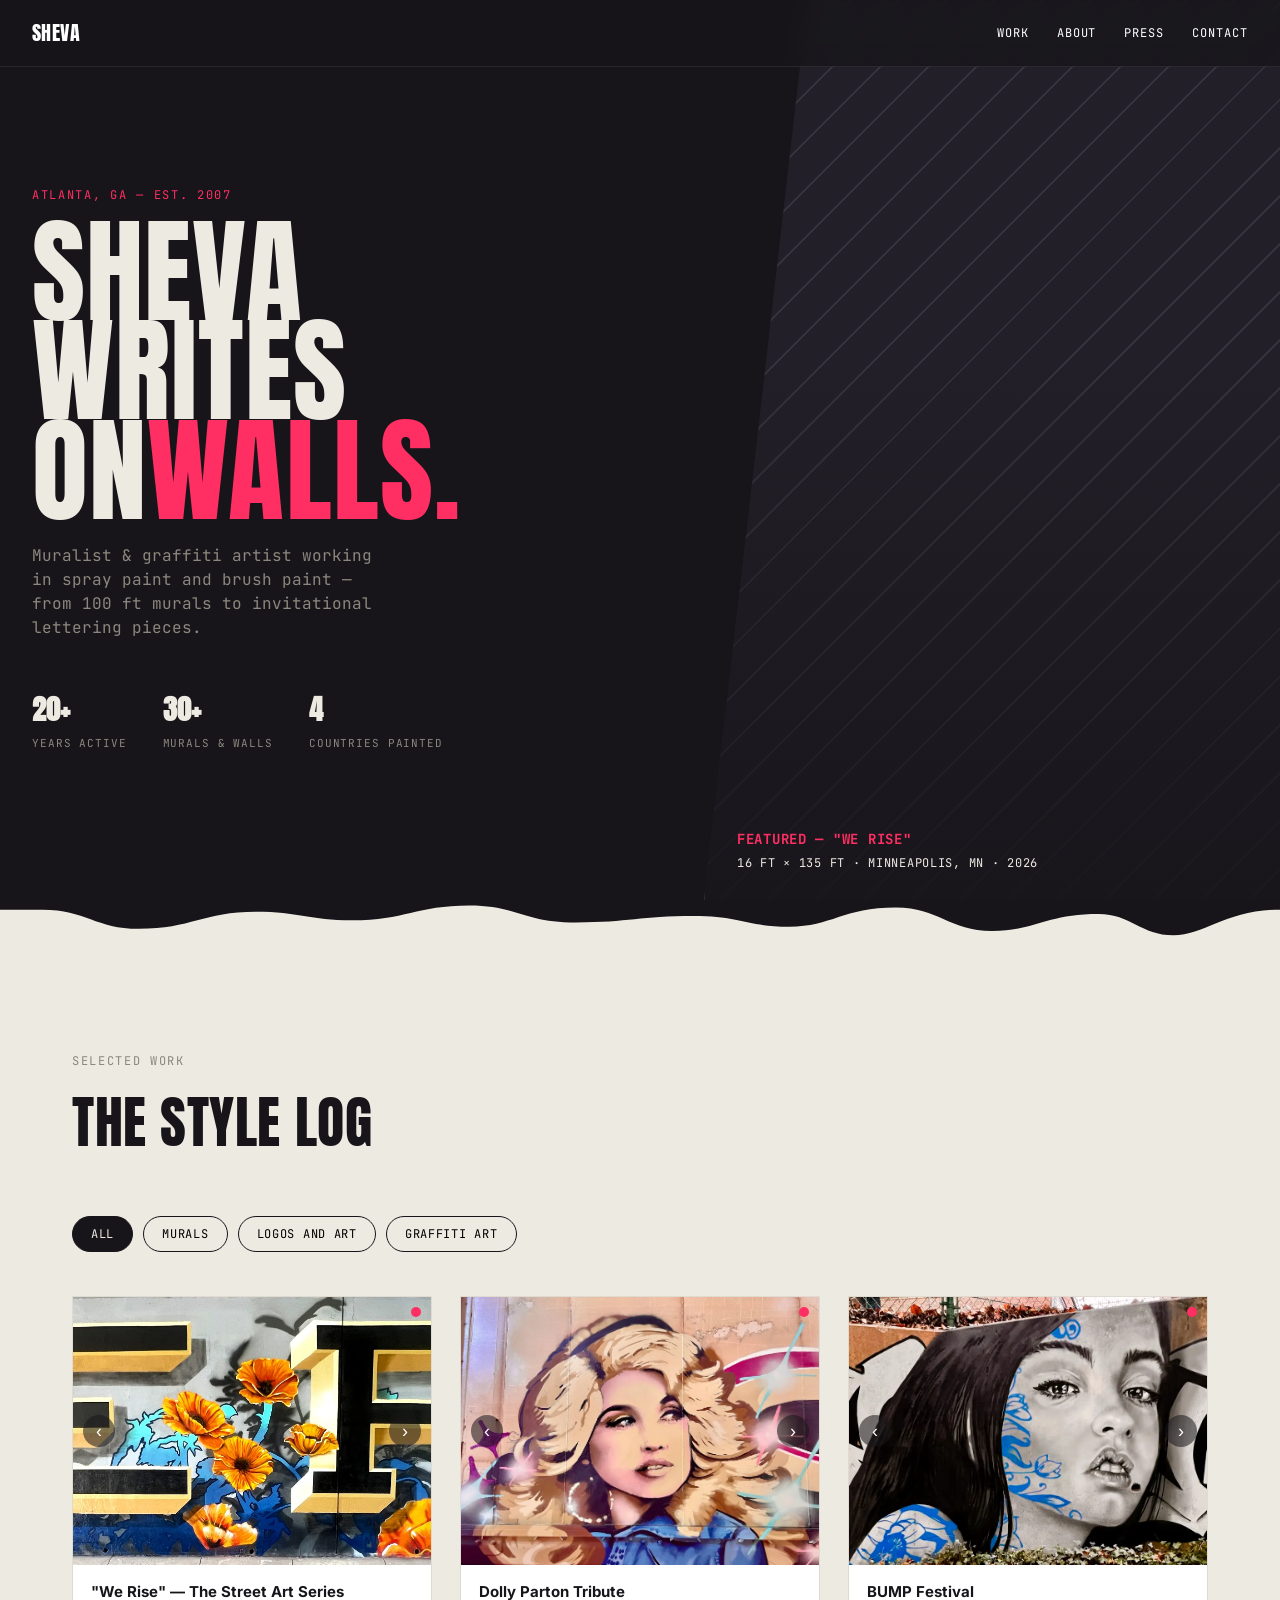
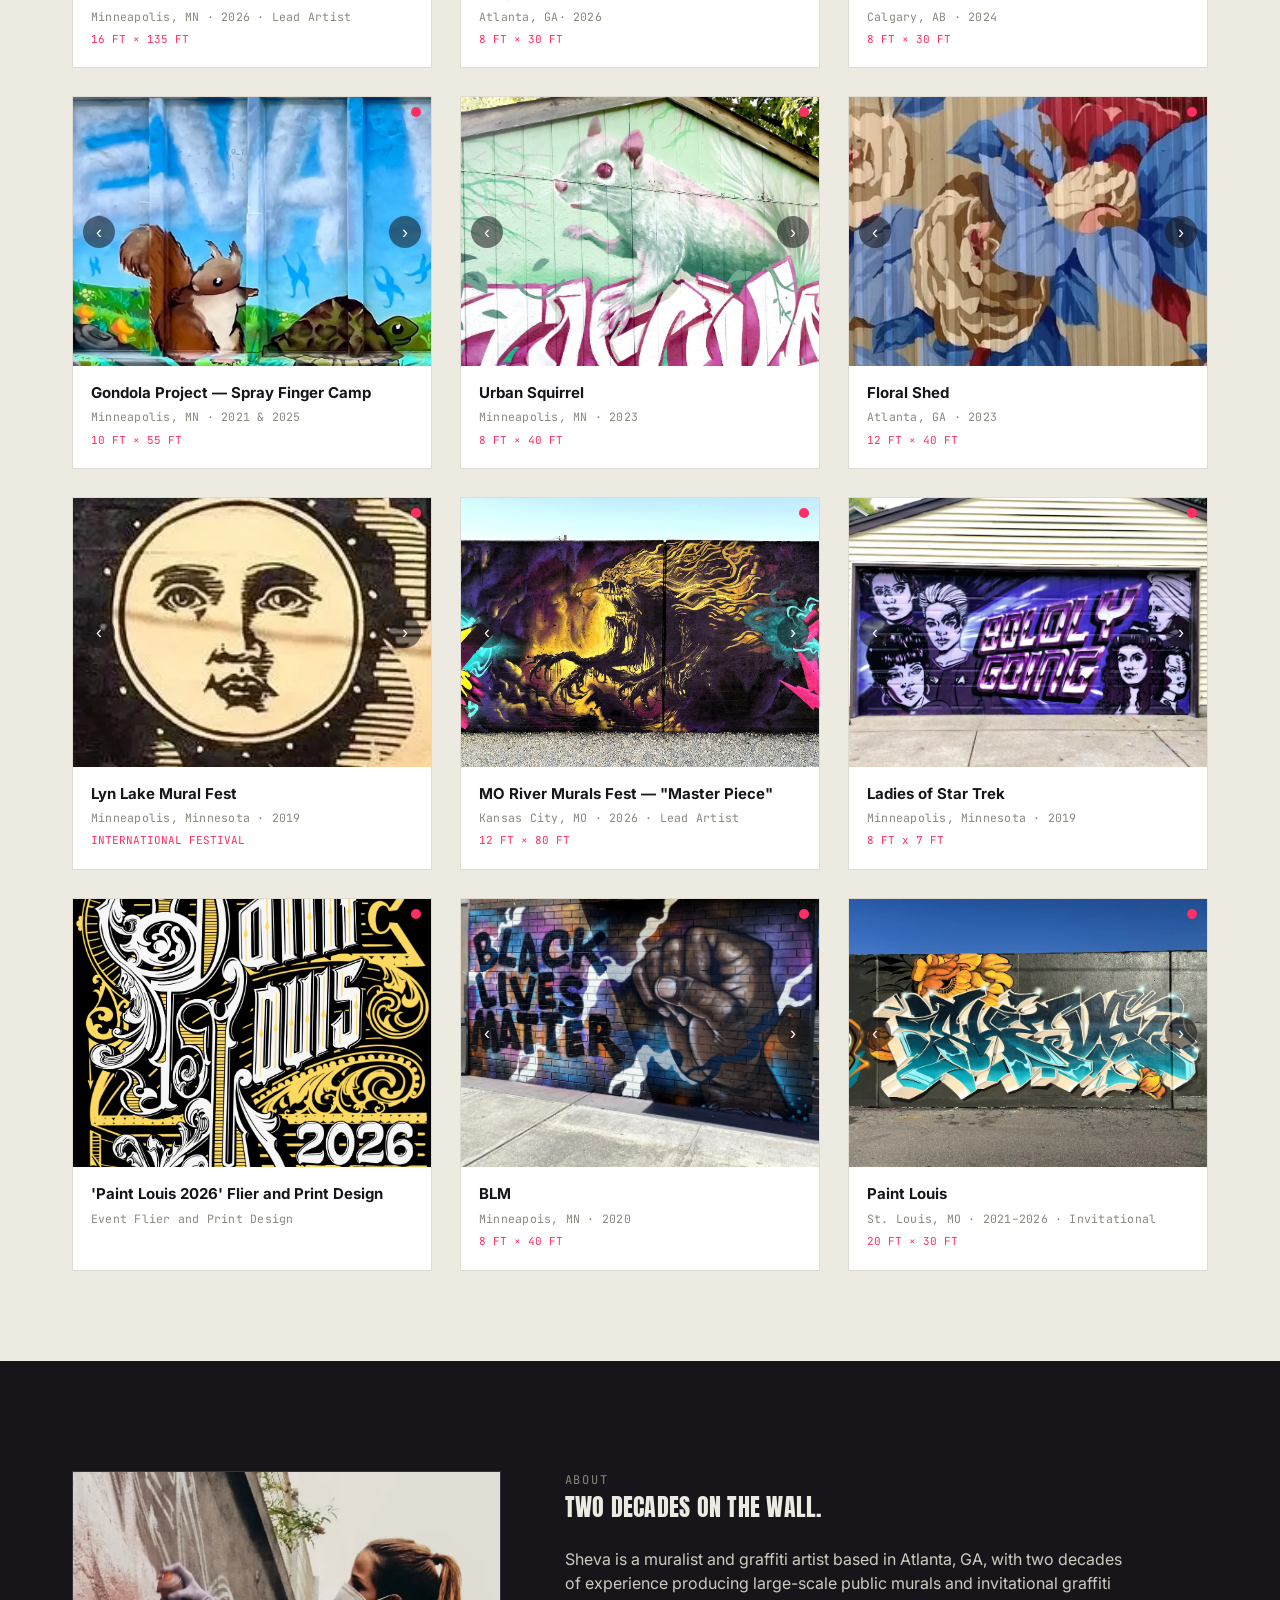
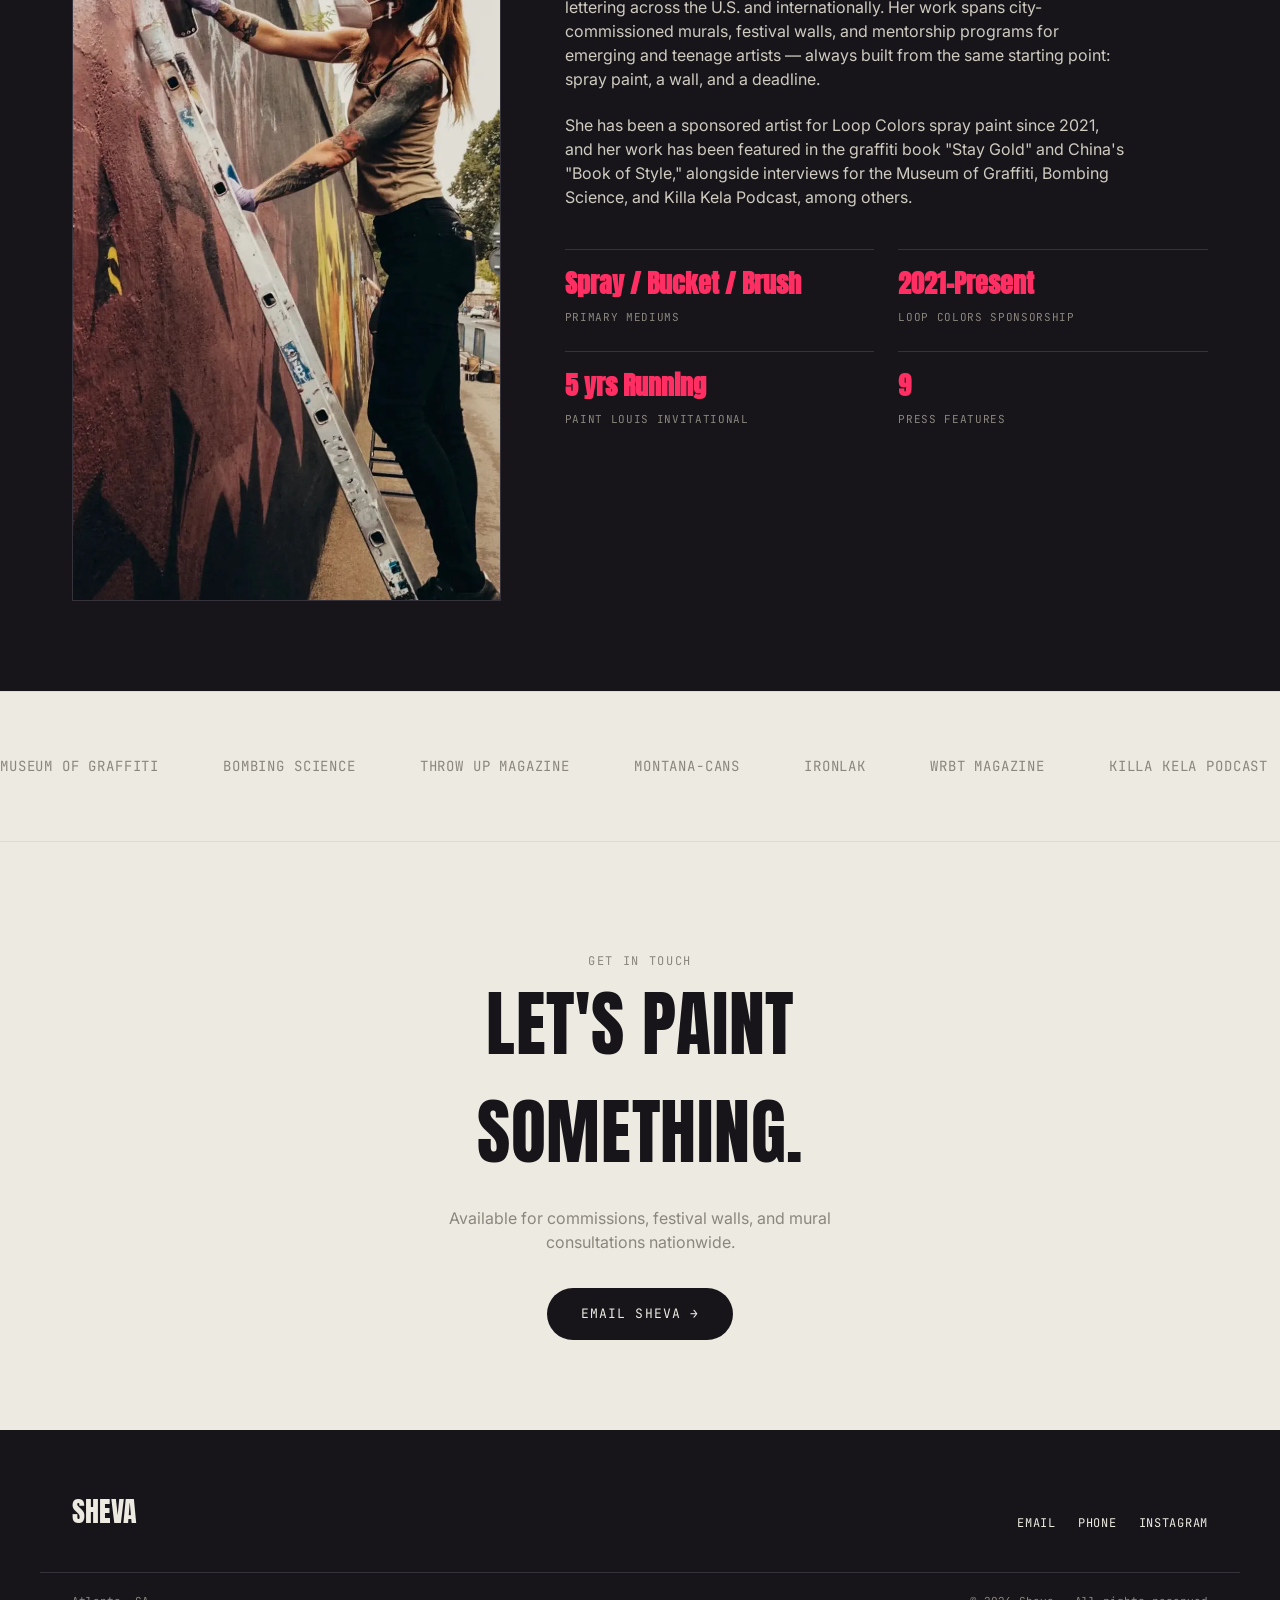
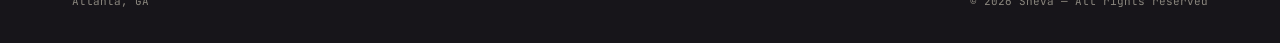
==== commit 392e49d2: "jg" ====
--- a/index.html
+++ b/index.html
@@ -248,7 +248,95 @@
               <div class="dims">INTERNATIONAL FESTIVAL</div>
             </div>
           </div>
-
+          <!---- tile -->
+          <div class="tile" data-cat="mural graffiti">
+            <div class="tile-art">
+              <span class="nozzle"></span>
+              <div class="tile-scroll">
+                <img
+                  src="images/KCmonster.webp"
+                  alt="MO River Murals Fest, 'monster'"
+                />
+                <img
+                  src="images/KCwall.webp"
+                  alt="MO River Murals Fest mural"
+                />
+              </div>
+              <button class="tile-nav prev" aria-label="Previous photo">
+                ‹
+              </button>
+              <button class="tile-nav next" aria-label="Next photo">›</button>
+            </div>
+            <div class="plaque">
+              <div class="title">MO River Murals Fest — "Master Piece"</div>
+              <div class="meta">Kansas City, MO · 2026 · Lead Artist</div>
+              <div class="dims">12 FT × 80 FT</div>
+            </div>
+          </div>
+          <!-- tile -->
+          <div class="tile" data-cat="mural">
+            <div class="tile-art">
+              <span class="nozzle"></span>
+              <div class="tile-scroll">
+                <img
+                  src="images/BoldyGoing.webp"
+                  alt="'Boldly Going' garage door mural"
+                />
+                <img
+                  src="images/BG1.webp"
+                  alt="'Boldly Going' mural details right"
+                />
+                <img
+                  src="images/BG2.webp"
+                  alt="'Boldly Going' mural details left"
+                />
+              </div>
+              <button class="tile-nav prev" aria-label="Previous photo">
+                ‹
+              </button>
+              <button class="tile-nav next" aria-label="Next photo">›</button>
+            </div>
+            <div class="plaque">
+              <div class="title">Ladies of Star Trek</div>
+              <div class="meta">Minneapolis, Minnesota · 2019</div>
+              <div class="dims">8 FT x 7 FT</div>
+            </div>
+          </div>
+          <!-- tile -->
+          <div class="tile" data-cat="art">
+            <div class="tile-art">
+              <span class="nozzle"></span>
+              <div class="tile-scroll">
+                <img
+                  src="images/PaintLouis26.webp"
+                  alt="'Paint Louis 2026' Flier and Print Design"
+                />
+              </div>
+            </div>
+            <div class="plaque">
+              <div class="title">'Paint Louis 2026' Flier and Print Design</div>
+              <div class="meta">Event Flier and Print Design</div>
+            </div>
+          </div>
+          <!-- tile -->
+          <div class="tile" data-cat="mural">
+            <div class="tile-art">
+              <span class="nozzle"></span>
+              <div class="tile-scroll">
+                <img src="images/blm.webp" alt="'blm' mural" />
+              </div>
+
+              <button class="tile-nav prev" aria-label="Previous photo">
+                ‹
+              </button>
+              <button class="tile-nav next" aria-label="Next photo">›</button>
+            </div>
+            <div class="plaque">
+              <div class="title">BLM</div>
+              <div class="meta">Minneapois, MN · 2020</div>
+              <div class="dims">8 FT × 40 FT</div>
+            </div>
+          </div>
           <!-- tile -->
           <div class="tile" data-cat="graffiti">
             <div class="tile-art">
@@ -276,95 +364,6 @@
               <div class="title">Paint Louis</div>
               <div class="meta">St. Louis, MO · 2021–2026 · Invitational</div>
               <div class="dims">20 FT × 30 FT</div>
-            </div>
-          </div>
-          <!---- tile -->
-          <div class="tile" data-cat="mural graffiti">
-            <div class="tile-art">
-              <span class="nozzle"></span>
-              <div class="tile-scroll">
-                <img
-                  src="images/KCmonster.webp"
-                  alt="MO River Murals Fest, 'monster'"
-                />
-                <img
-                  src="images/KCwall.webp"
-                  alt="MO River Murals Fest mural"
-                />
-              </div>
-              <button class="tile-nav prev" aria-label="Previous photo">
-                ‹
-              </button>
-              <button class="tile-nav next" aria-label="Next photo">›</button>
-            </div>
-            <div class="plaque">
-              <div class="title">MO River Murals Fest — "Master Piece"</div>
-              <div class="meta">Kansas City, MO · 2026 · Lead Artist</div>
-              <div class="dims">12 FT × 80 FT</div>
-            </div>
-          </div>
-          <!-- tile -->
-          <div class="tile" data-cat="mural">
-            <div class="tile-art">
-              <span class="nozzle"></span>
-              <div class="tile-scroll">
-                <img
-                  src="images/BoldyGoing.webp"
-                  alt="'Boldly Going' garage door mural"
-                />
-                <img
-                  src="images/BG1.webp"
-                  alt="'Boldly Going' mural details right"
-                />
-                <img
-                  src="images/BG2.webp"
-                  alt="'Boldly Going' mural details left"
-                />
-              </div>
-              <button class="tile-nav prev" aria-label="Previous photo">
-                ‹
-              </button>
-              <button class="tile-nav next" aria-label="Next photo">›</button>
-            </div>
-            <div class="plaque">
-              <div class="title">Ladies of Star Trek</div>
-              <div class="meta">Minneapolis, Minnesota · 2019</div>
-              <div class="dims">8 FT x 7 FT</div>
-            </div>
-          </div>
-          <!-- tile -->
-          <div class="tile" data-cat="art">
-            <div class="tile-art">
-              <span class="nozzle"></span>
-              <div class="tile-scroll">
-                <img
-                  src="images/PaintLouis26.webp"
-                  alt="'Paint Louis 2026' Flier and Print Design"
-                />
-              </div>
-            </div>
-            <div class="plaque">
-              <div class="title">'Paint Louis 2026' Flier and Print Design</div>
-              <div class="meta">Event Flier and Print Design</div>
-            </div>
-          </div>
-          <!-- tile -->
-          <div class="tile" data-cat="mural">
-            <div class="tile-art">
-              <span class="nozzle"></span>
-              <div class="tile-scroll">
-                <img src="images/blm.webp" alt="'blm' mural" />
-              </div>
-
-              <button class="tile-nav prev" aria-label="Previous photo">
-                ‹
-              </button>
-              <button class="tile-nav next" aria-label="Next photo">›</button>
-            </div>
-            <div class="plaque">
-              <div class="title">BLM</div>
-              <div class="meta">Minneapois, MN · 2020</div>
-              <div class="dims">8 FT × 40 FT</div>
             </div>
           </div>
         </div>
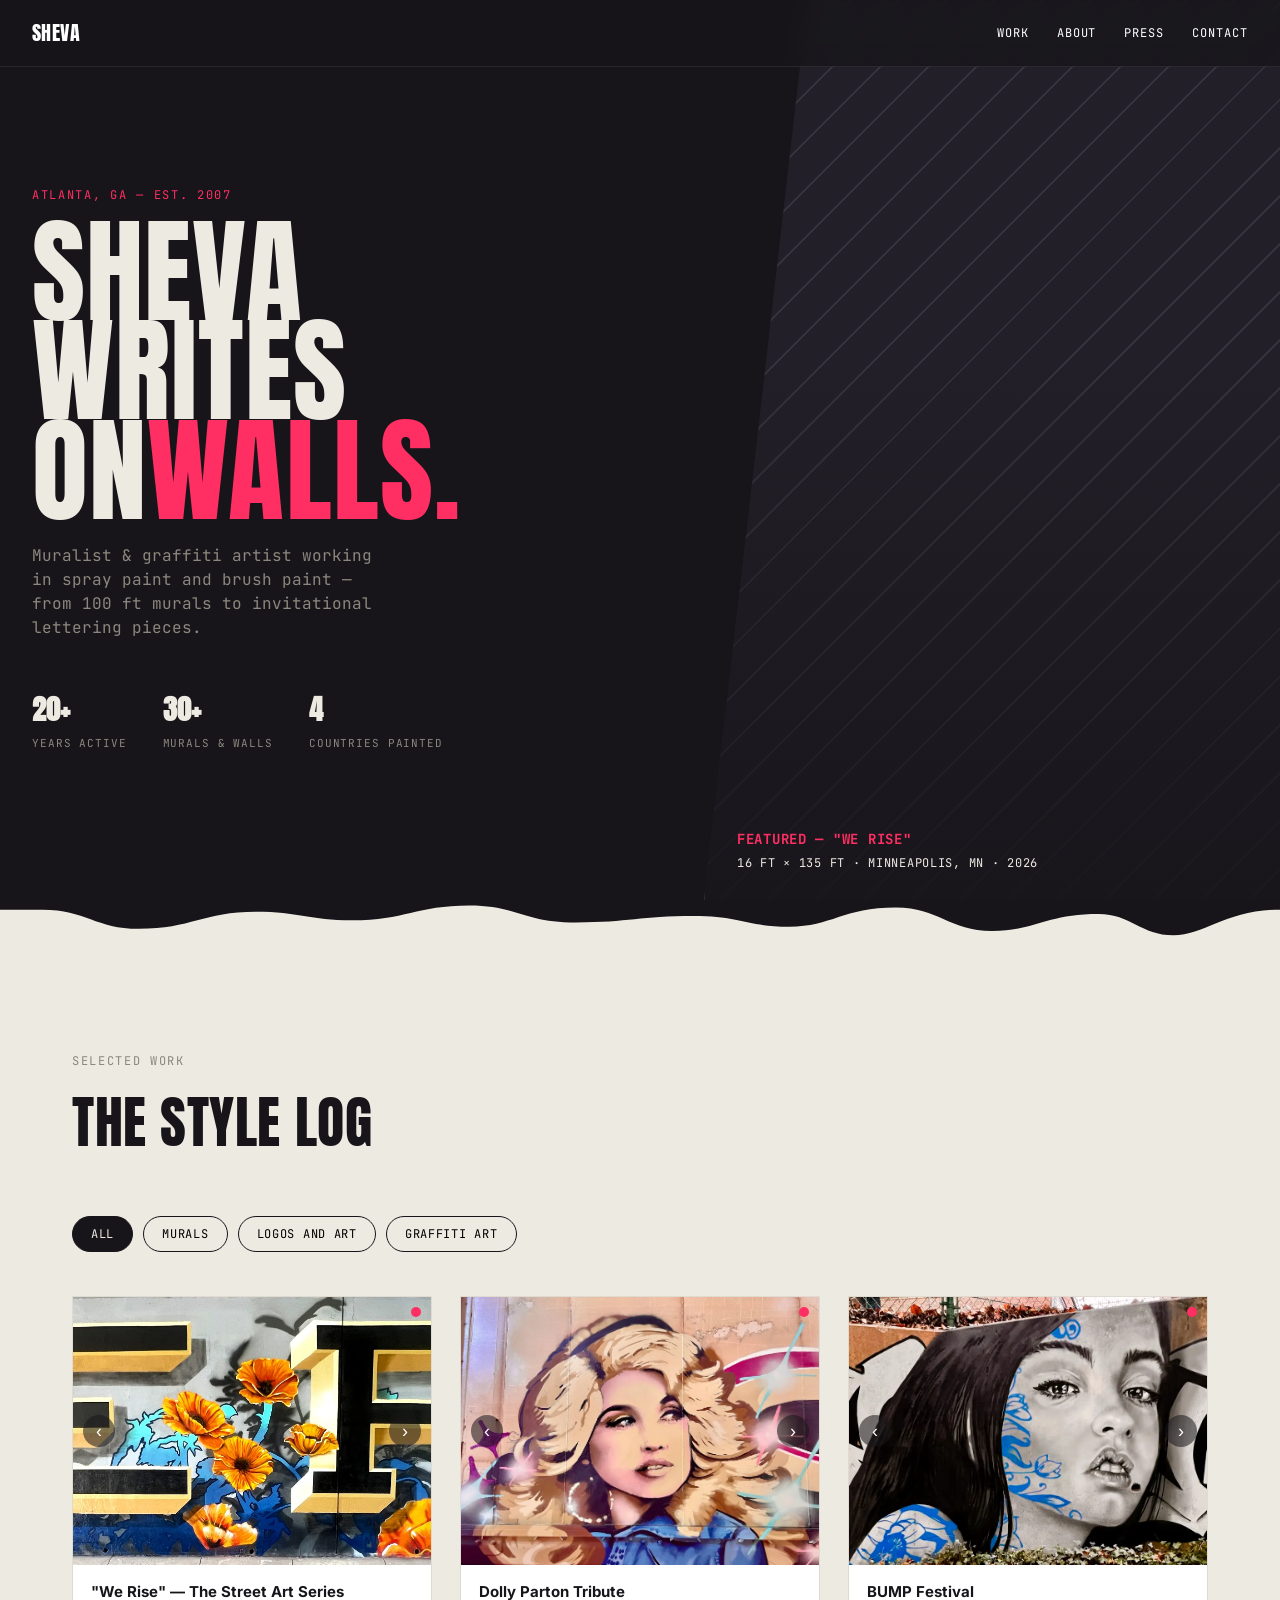
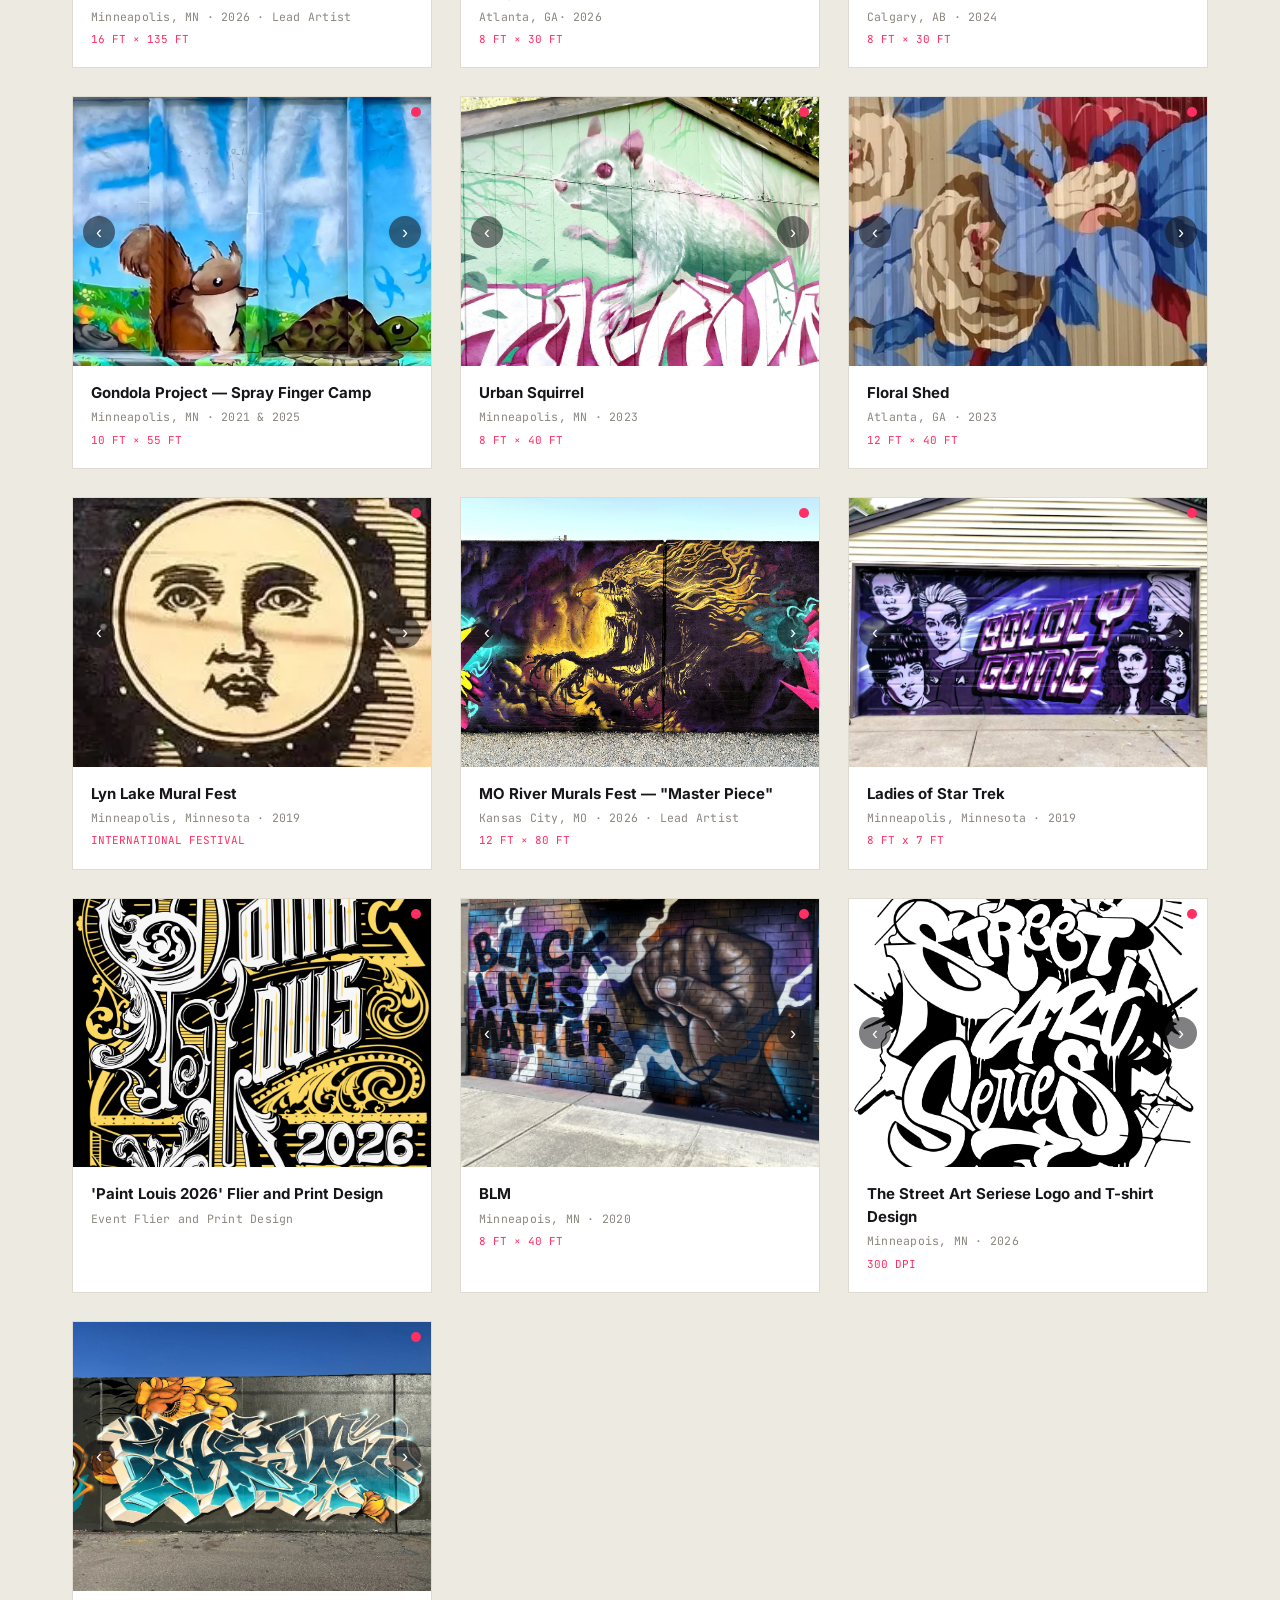
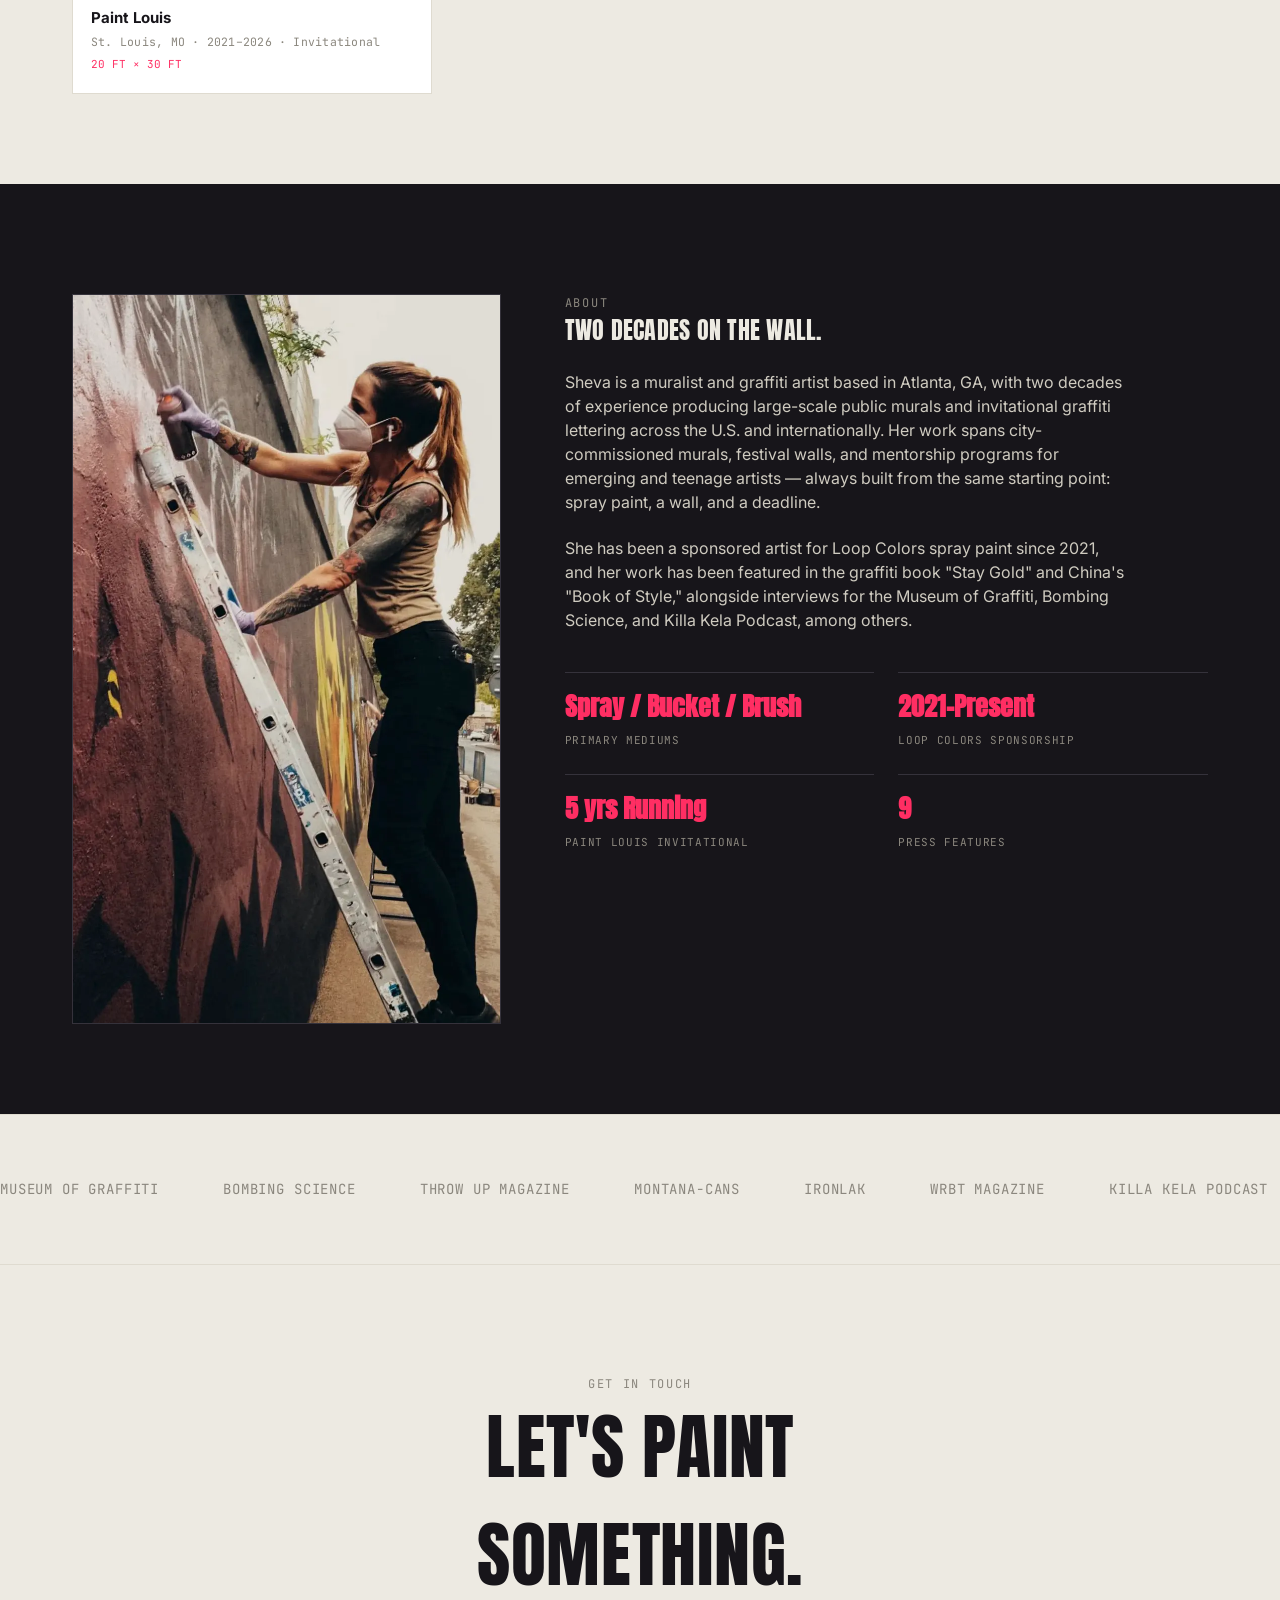
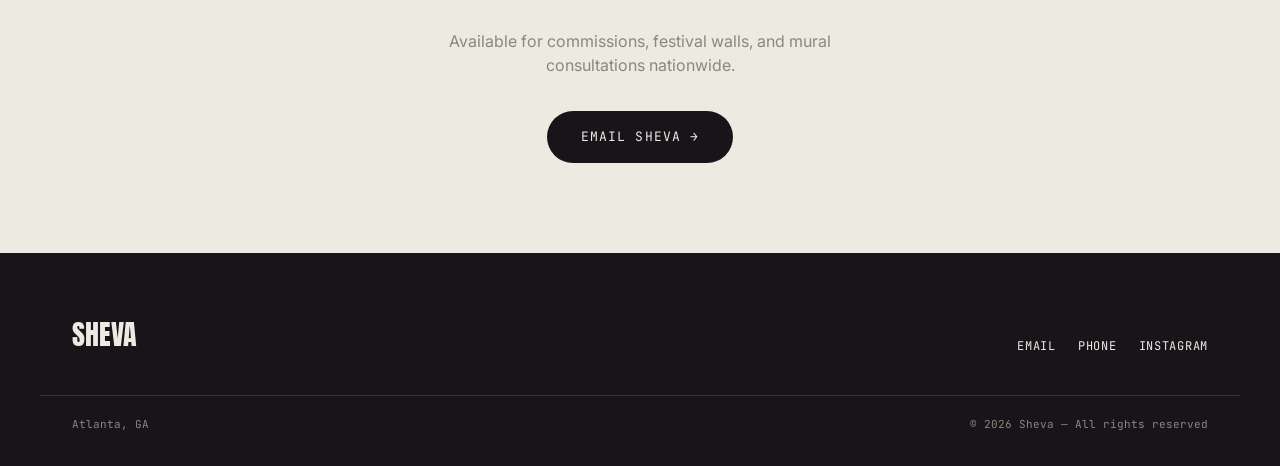
==== commit dc6f5140: "street art series" ====
--- a/index.html
+++ b/index.html
@@ -338,6 +338,30 @@
             </div>
           </div>
           <!-- tile -->
+          <div class="tile" data-cat="art">
+            <div class="tile-art">
+              <span class="nozzle"></span>
+              <div class="tile-scroll">
+                <img
+                  src="images/TheStreetArtSeries26.webp"
+                  alt="The Street Art Seriese Logo and T-shirt Design"
+                />
+              </div>
+
+              <button class="tile-nav prev" aria-label="Previous photo">
+                ‹
+              </button>
+              <button class="tile-nav next" aria-label="Next photo">›</button>
+            </div>
+            <div class="plaque">
+              <div class="title">
+                The Street Art Seriese Logo and T-shirt Design
+              </div>
+              <div class="meta">Minneapois, MN · 2026</div>
+              <div class="dims">300 DPI</div>
+            </div>
+          </div>
+          <!-- tile -->
           <div class="tile" data-cat="graffiti">
             <div class="tile-art">
               <span class="nozzle"></span>
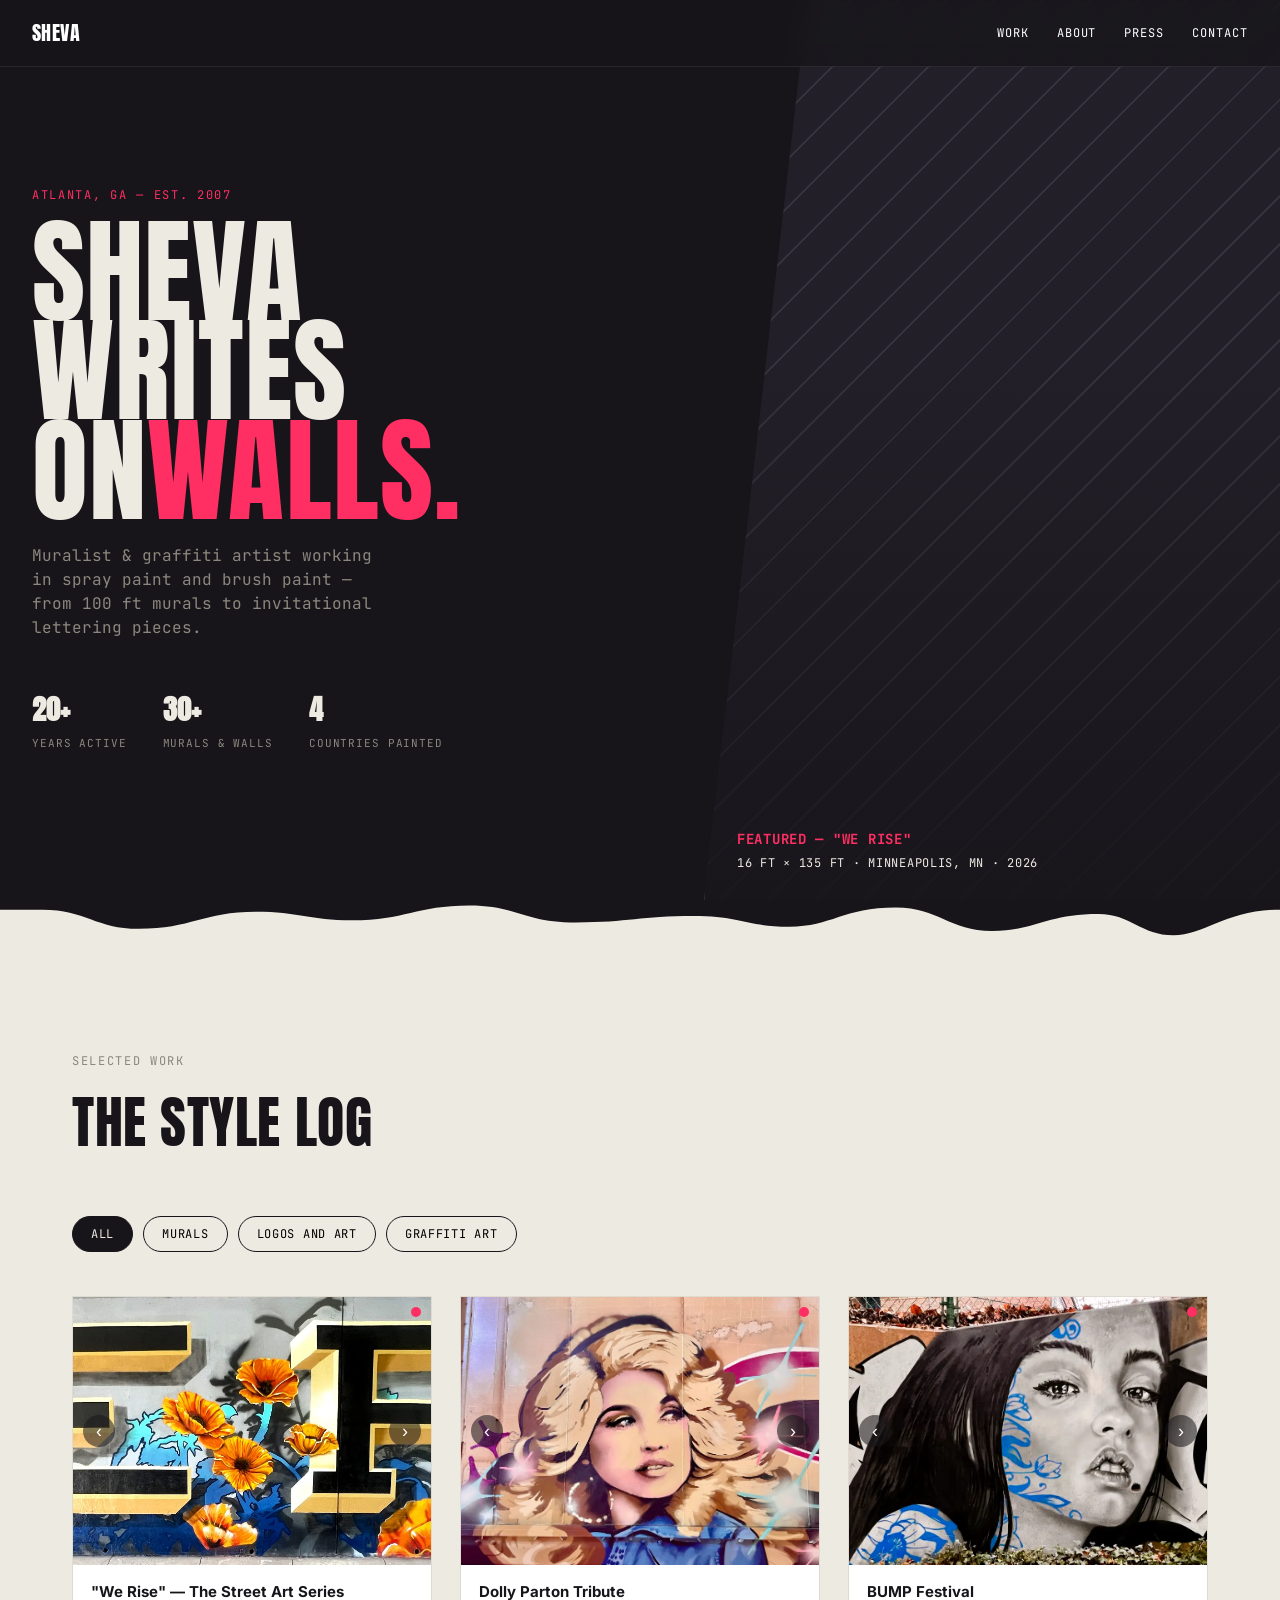
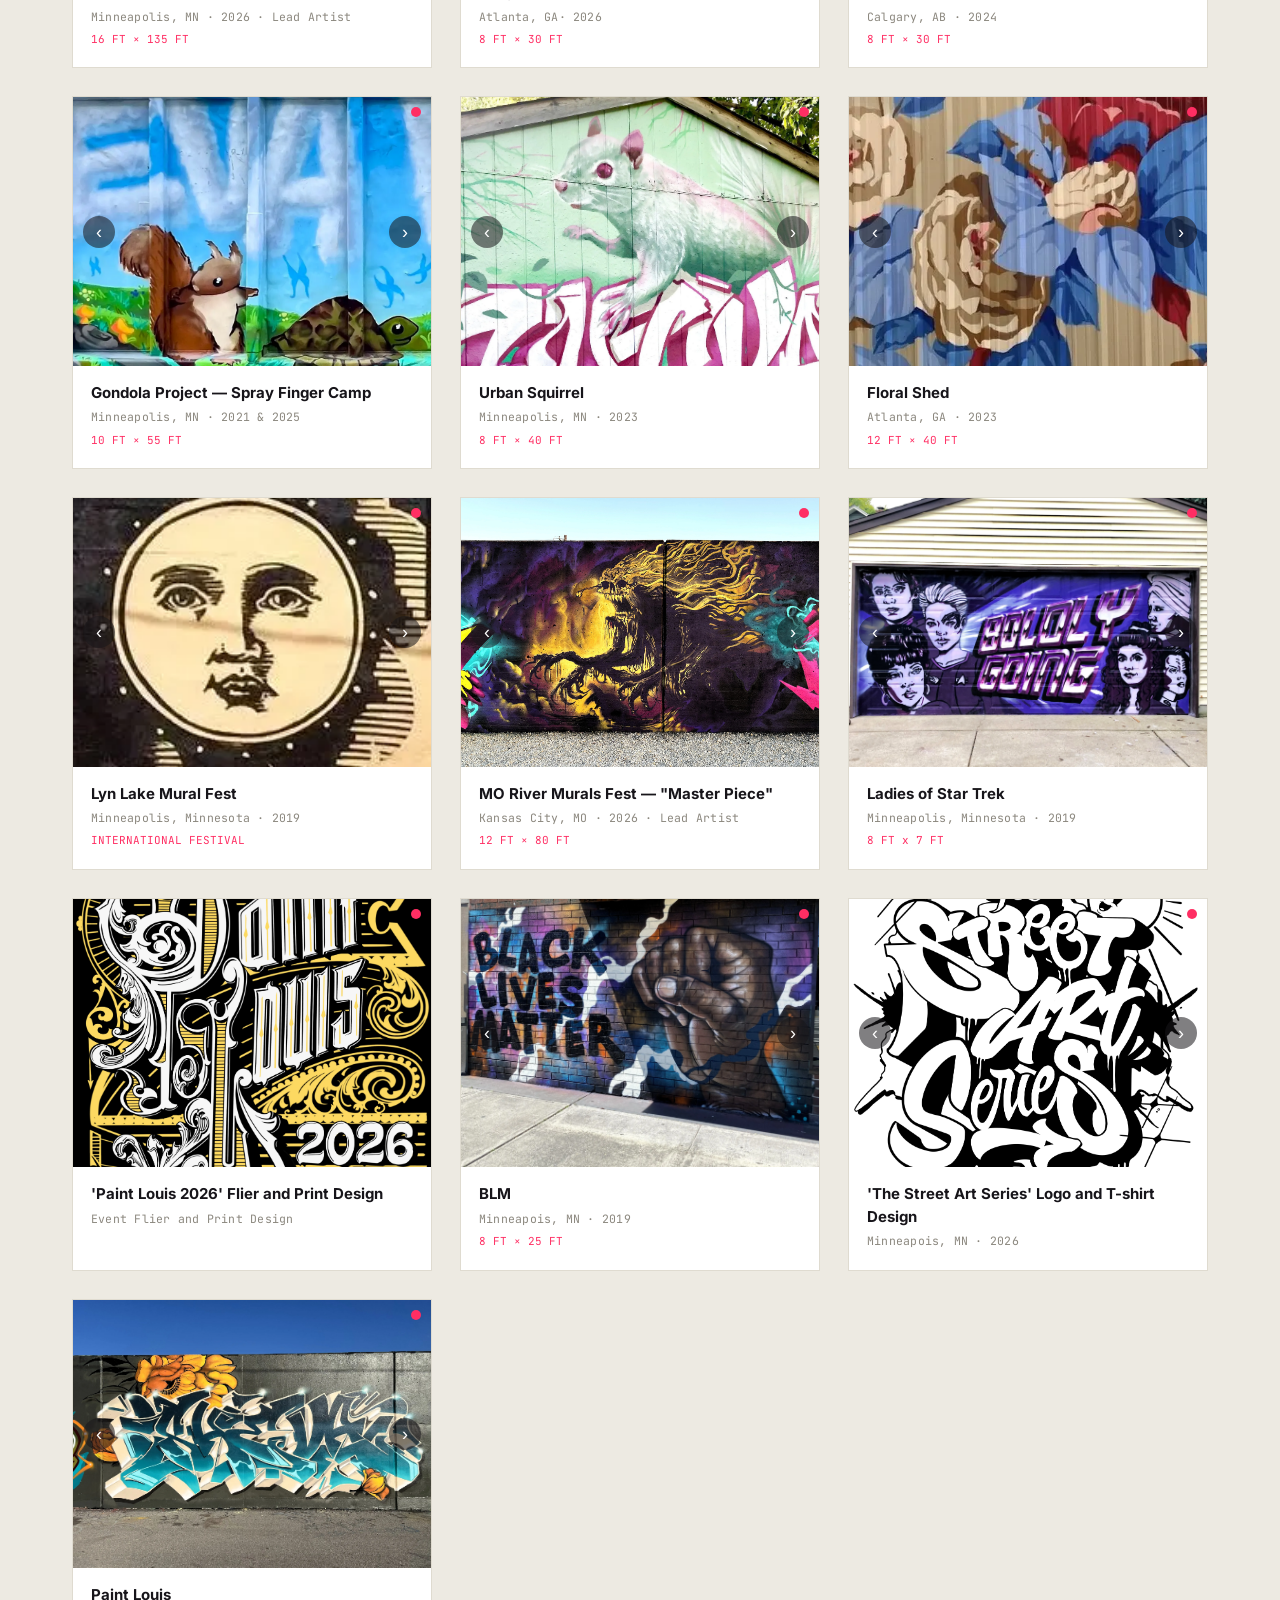
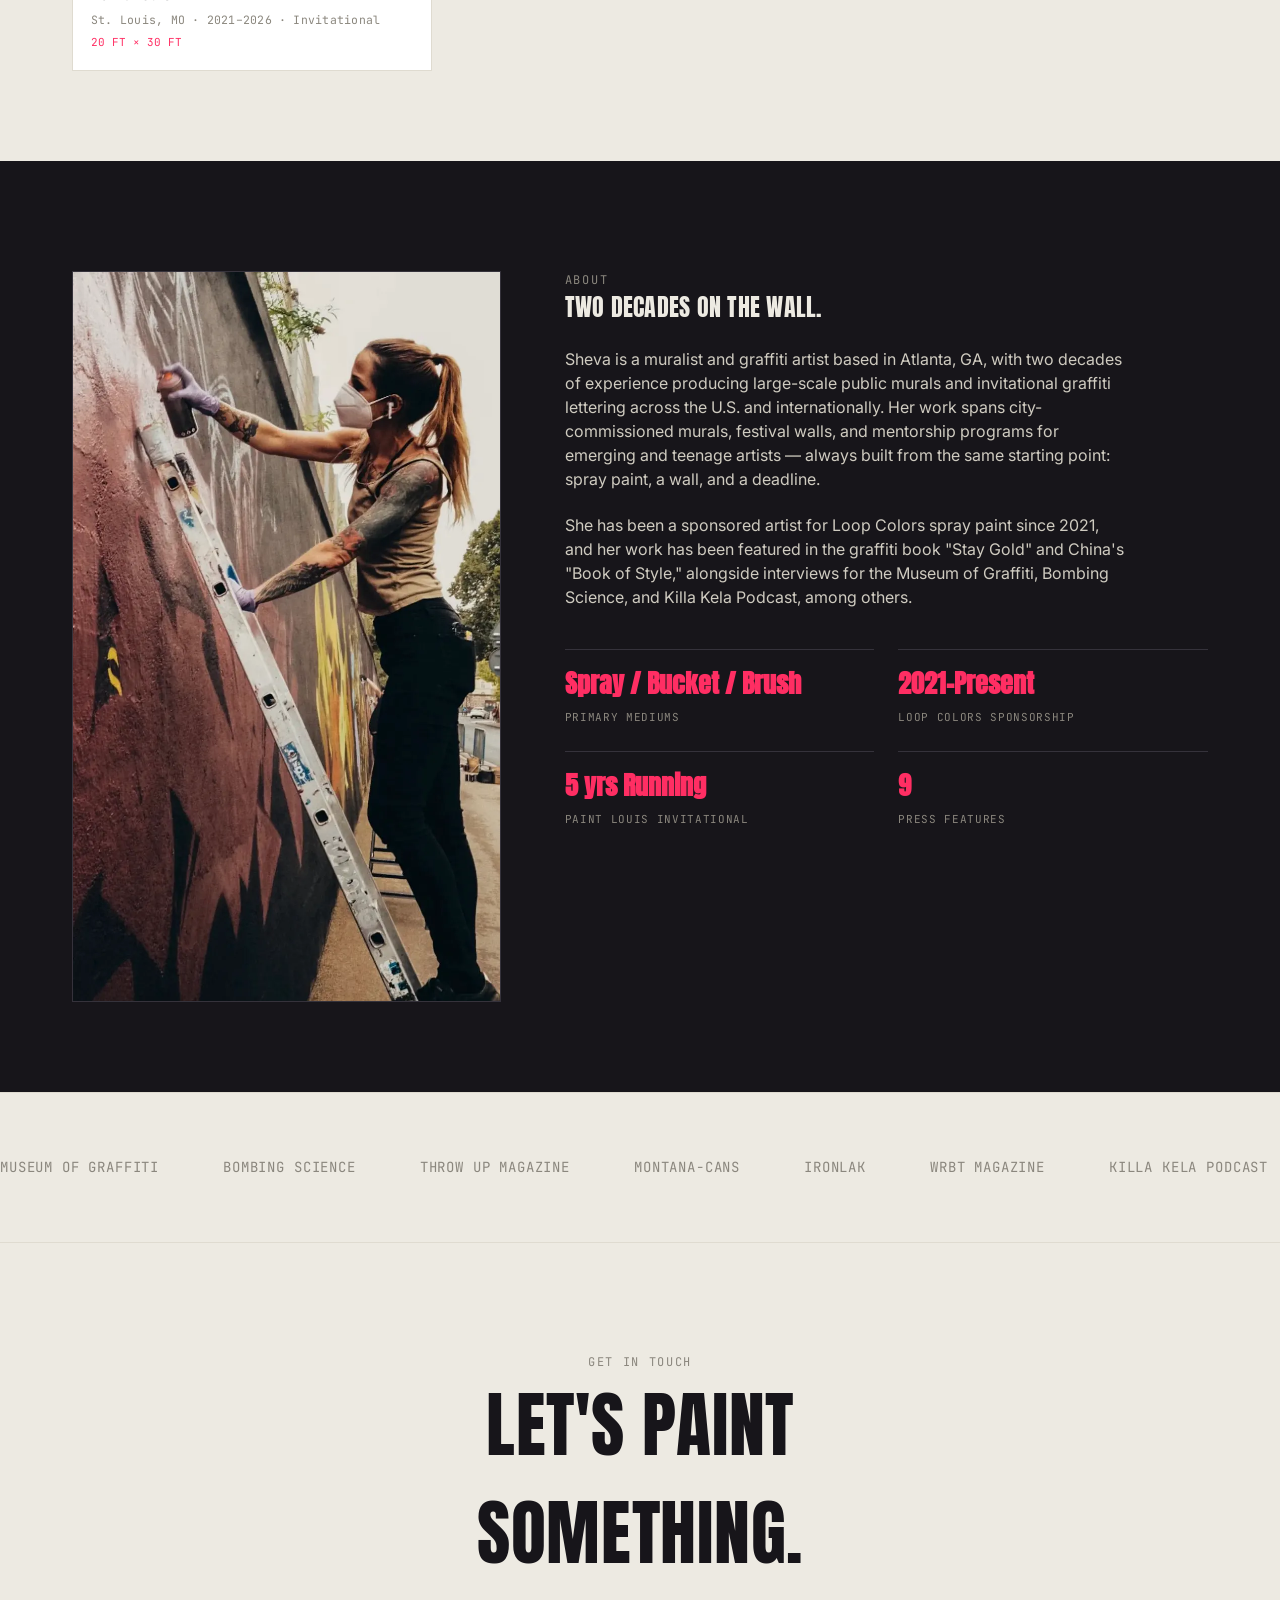
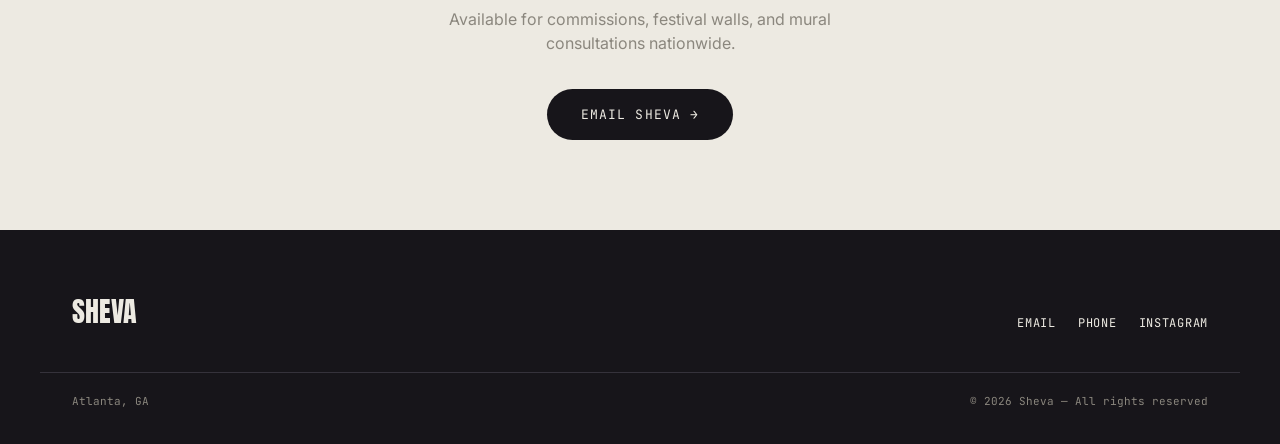
==== commit 61ed4f48: "no e" ====
--- a/index.html
+++ b/index.html
@@ -333,8 +333,8 @@
             </div>
             <div class="plaque">
               <div class="title">BLM</div>
-              <div class="meta">Minneapois, MN · 2020</div>
-              <div class="dims">8 FT × 40 FT</div>
+              <div class="meta">Minneapois, MN · 2019</div>
+              <div class="dims">8 FT × 25 FT</div>
             </div>
           </div>
           <!-- tile -->
@@ -344,7 +344,7 @@
               <div class="tile-scroll">
                 <img
                   src="images/TheStreetArtSeries26.webp"
-                  alt="The Street Art Seriese Logo and T-shirt Design"
+                  alt="The Street Art Series Logo and T-shirt Design"
                 />
               </div>
 
@@ -355,10 +355,9 @@
             </div>
             <div class="plaque">
               <div class="title">
-                The Street Art Seriese Logo and T-shirt Design
+                'The Street Art Series' Logo and T-shirt Design
               </div>
               <div class="meta">Minneapois, MN · 2026</div>
-              <div class="dims">300 DPI</div>
             </div>
           </div>
           <!-- tile -->
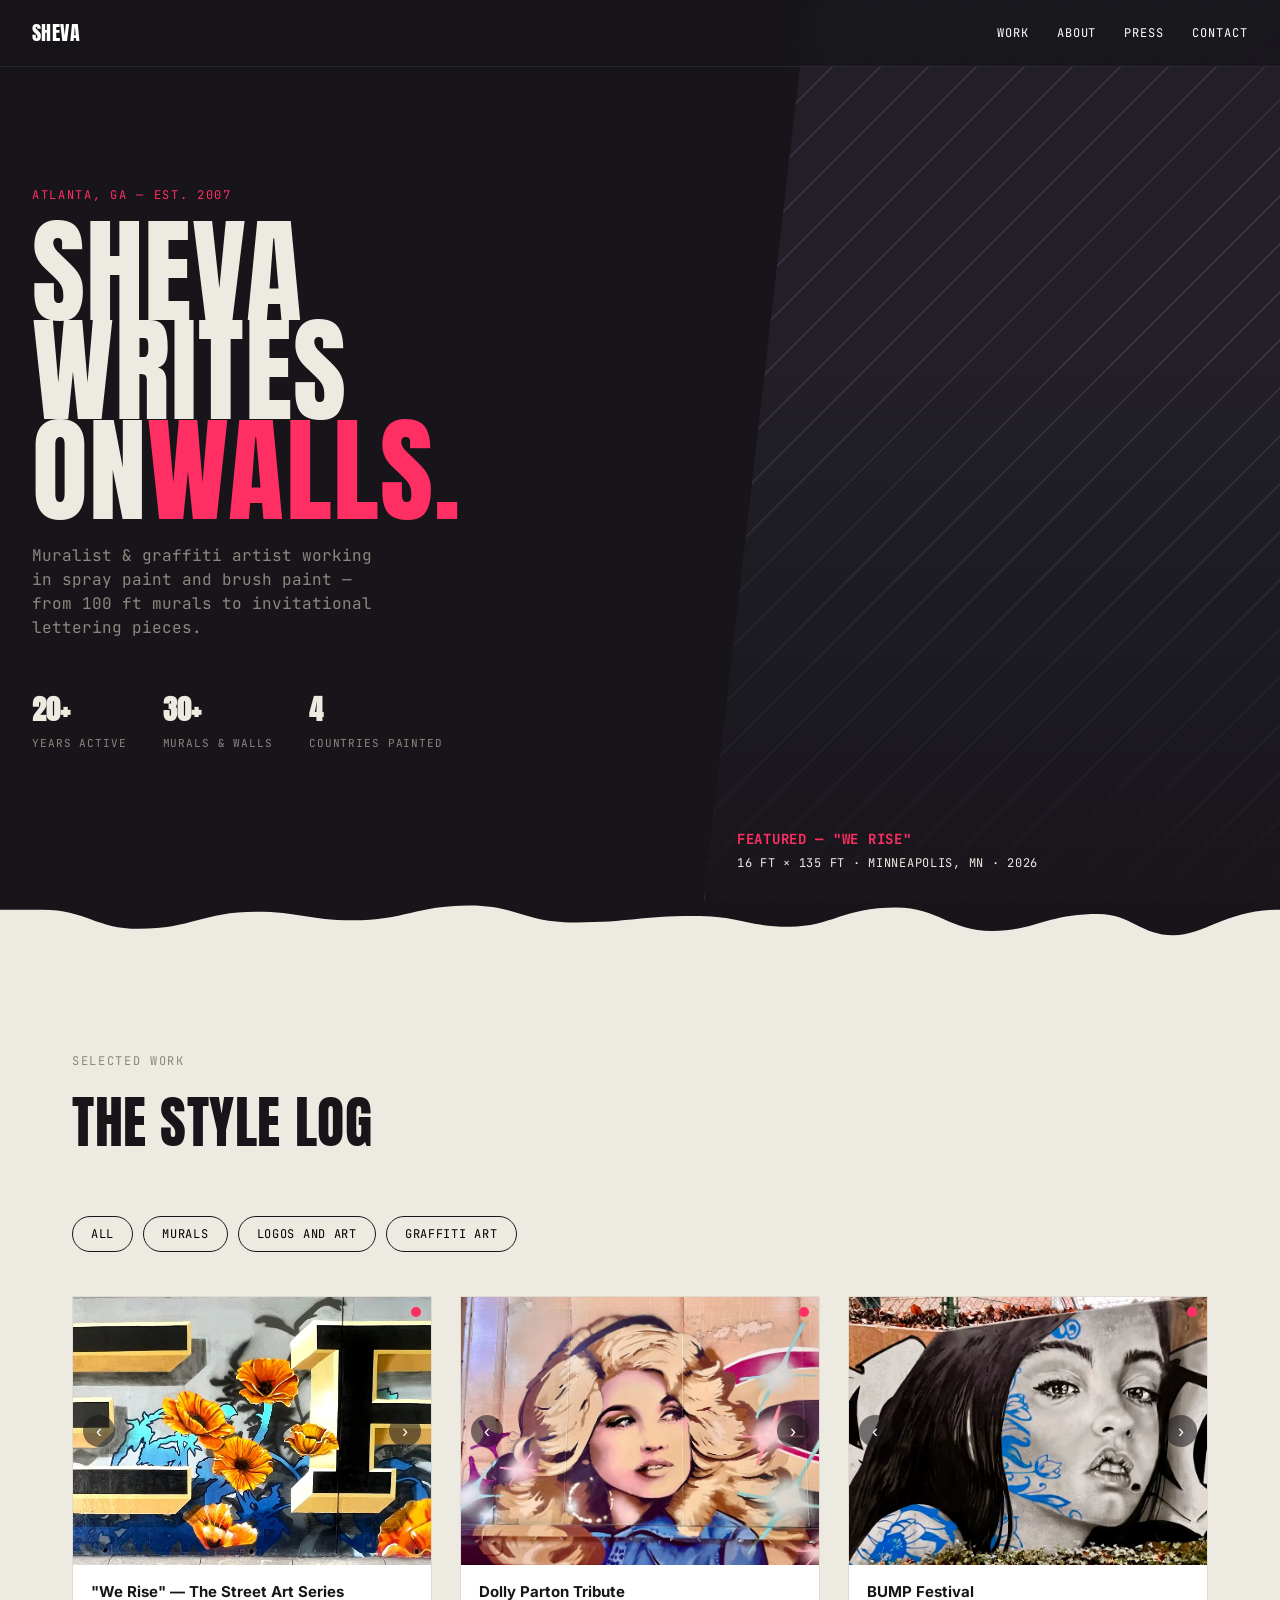
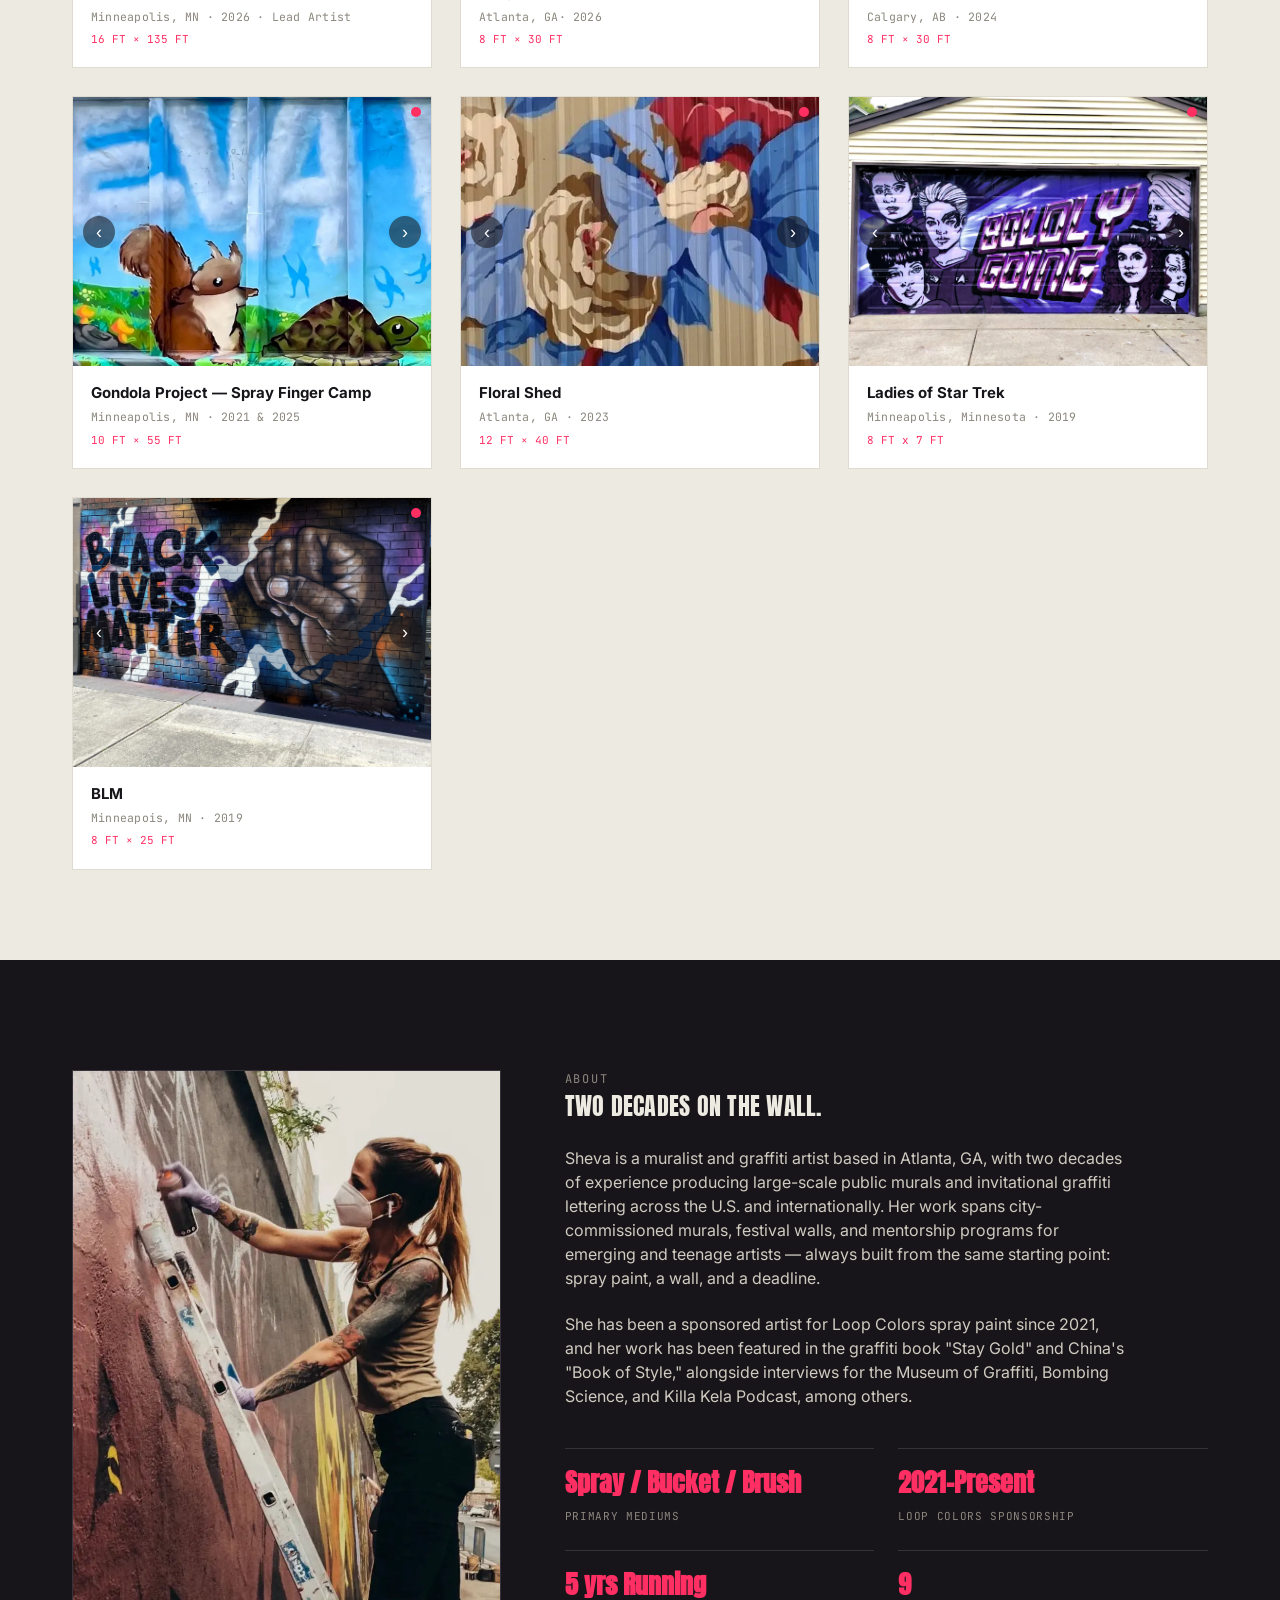
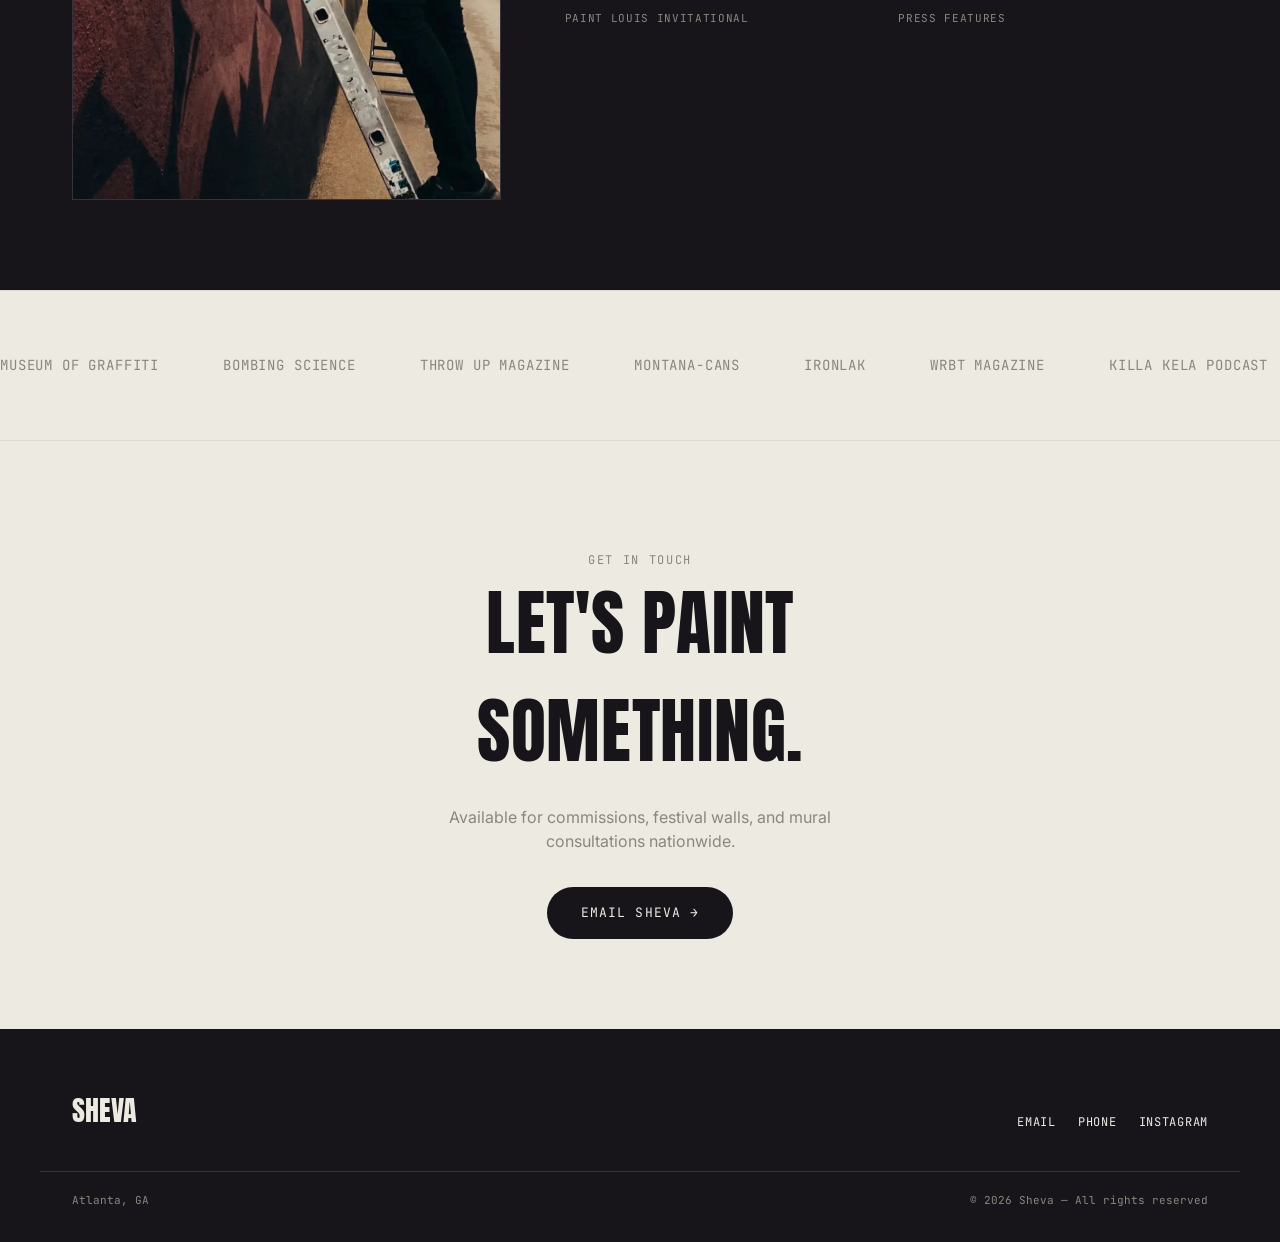
==== commit 8bebceeb: "initial bestof on load" ====
--- a/index.html
+++ b/index.html
@@ -68,14 +68,14 @@
         </div>
 
         <div class="filters">
-          <button class="active" data-filter="all">All</button>
+          <button data-filter="all">All</button>
           <button data-filter="mural">Murals</button>
           <button data-filter="art">Logos and Art</button>
           <button data-filter="graffiti">Graffiti Art</button>
         </div>
 
         <div class="grid" id="grid">
-          <div class="tile" data-cat="mural">
+          <div class="tile" data-cat="bestof mural">
             <div class="tile-art">
               <span class="nozzle"></span>
               <div class="tile-scroll">
@@ -101,7 +101,7 @@
             </div>
           </div>
           <!---- tile -->
-          <div class="tile" data-cat="mural graffiti">
+          <div class="tile" data-cat="bestof mural graffiti">
             <div class="tile-art">
               <span class="nozzle"></span>
               <div class="tile-scroll">
@@ -123,7 +123,7 @@
             </div>
           </div>
           <!---- tile -->
-          <div class="tile" data-cat="mural graffiti">
+          <div class="tile" data-cat="bestof mural graffiti">
             <div class="tile-art">
               <span class="nozzle"></span>
               <div class="tile-scroll">
@@ -148,7 +148,7 @@
             </div>
           </div>
           <!-- tile -->
-          <div class="tile" data-cat="mural">
+          <div class="tile" data-cat="bestof mural">
             <div class="tile-art">
               <span class="nozzle"></span>
               <div class="tile-scroll">
@@ -197,7 +197,7 @@
             </div>
           </div>
           <!-- tile -->
-          <div class="tile" data-cat="mural">
+          <div class="tile" data-cat="bestof mural">
             <div class="tile-art">
               <span class="nozzle"></span>
               <div class="tile-scroll">
@@ -274,7 +274,7 @@
             </div>
           </div>
           <!-- tile -->
-          <div class="tile" data-cat="mural">
+          <div class="tile" data-cat="bestof mural">
             <div class="tile-art">
               <span class="nozzle"></span>
               <div class="tile-scroll">
@@ -319,7 +319,7 @@
             </div>
           </div>
           <!-- tile -->
-          <div class="tile" data-cat="mural">
+          <div class="tile" data-cat="bestof mural">
             <div class="tile-art">
               <span class="nozzle"></span>
               <div class="tile-scroll">
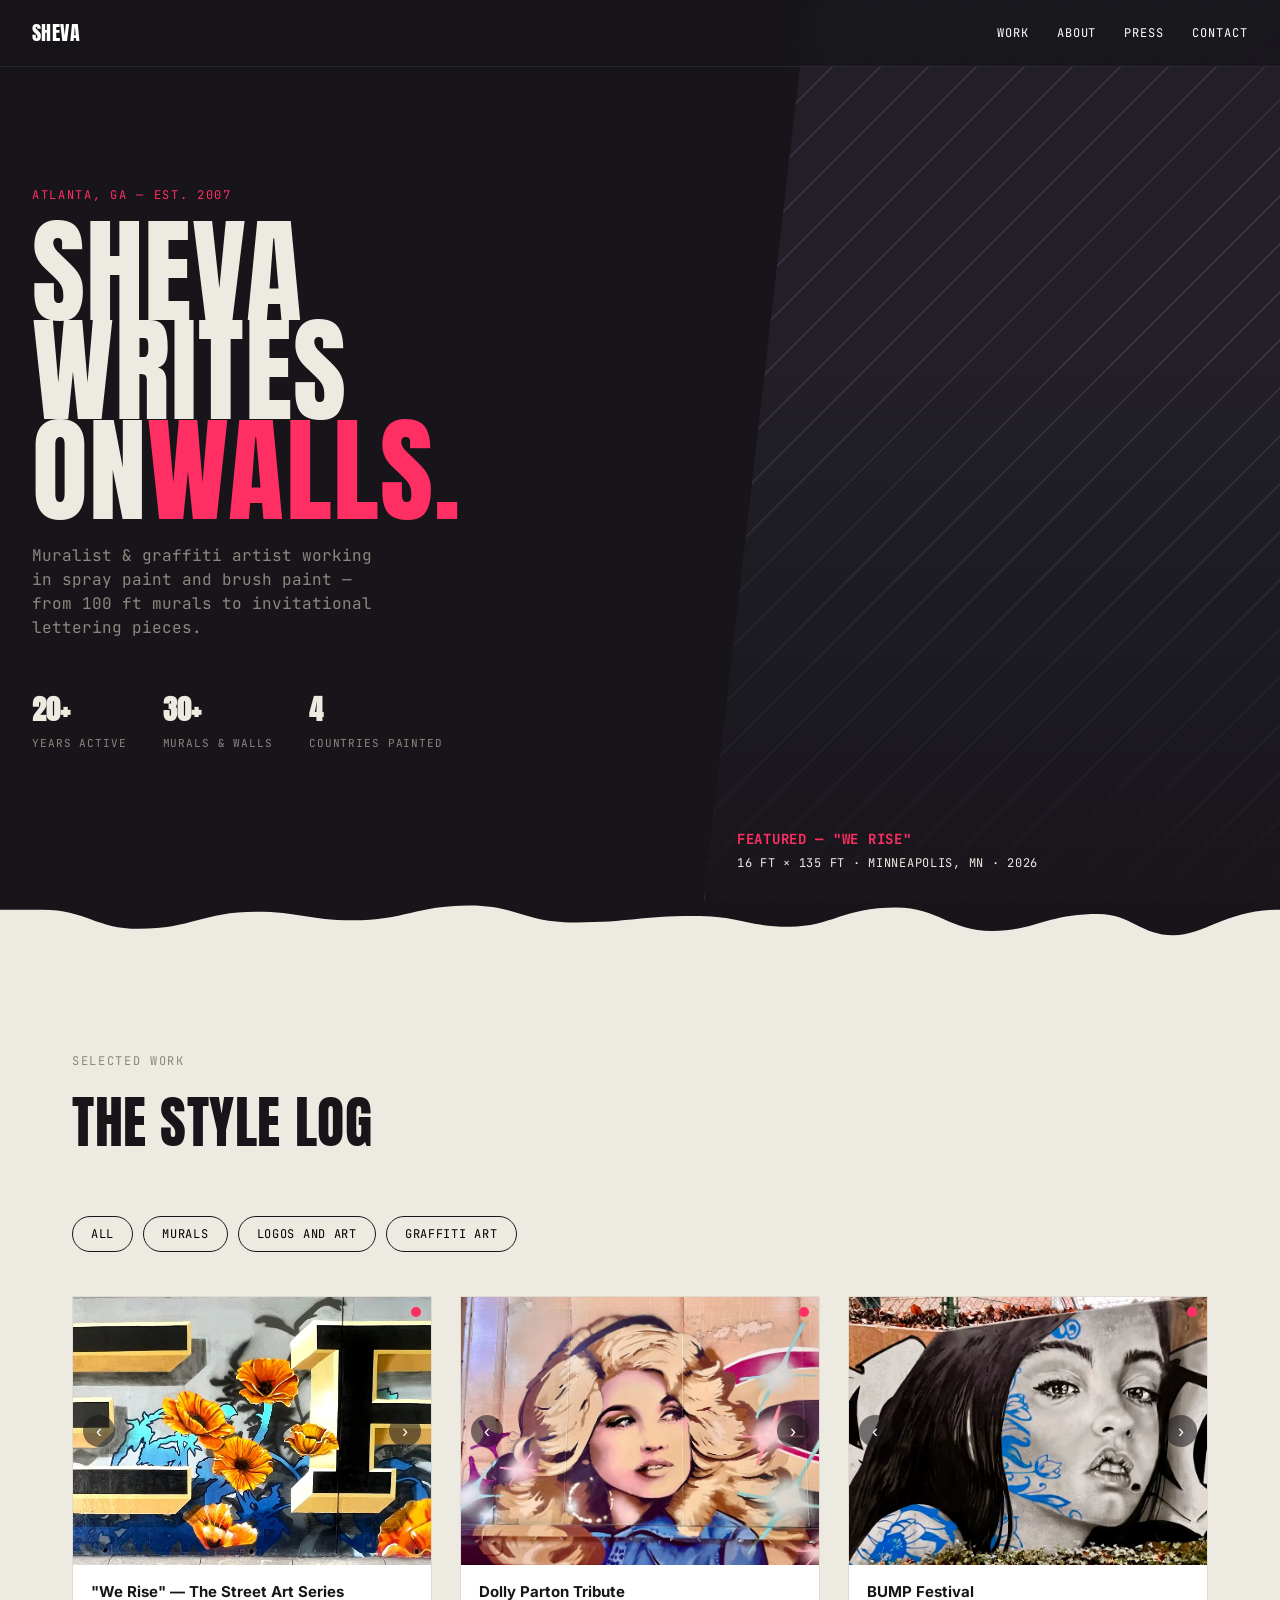
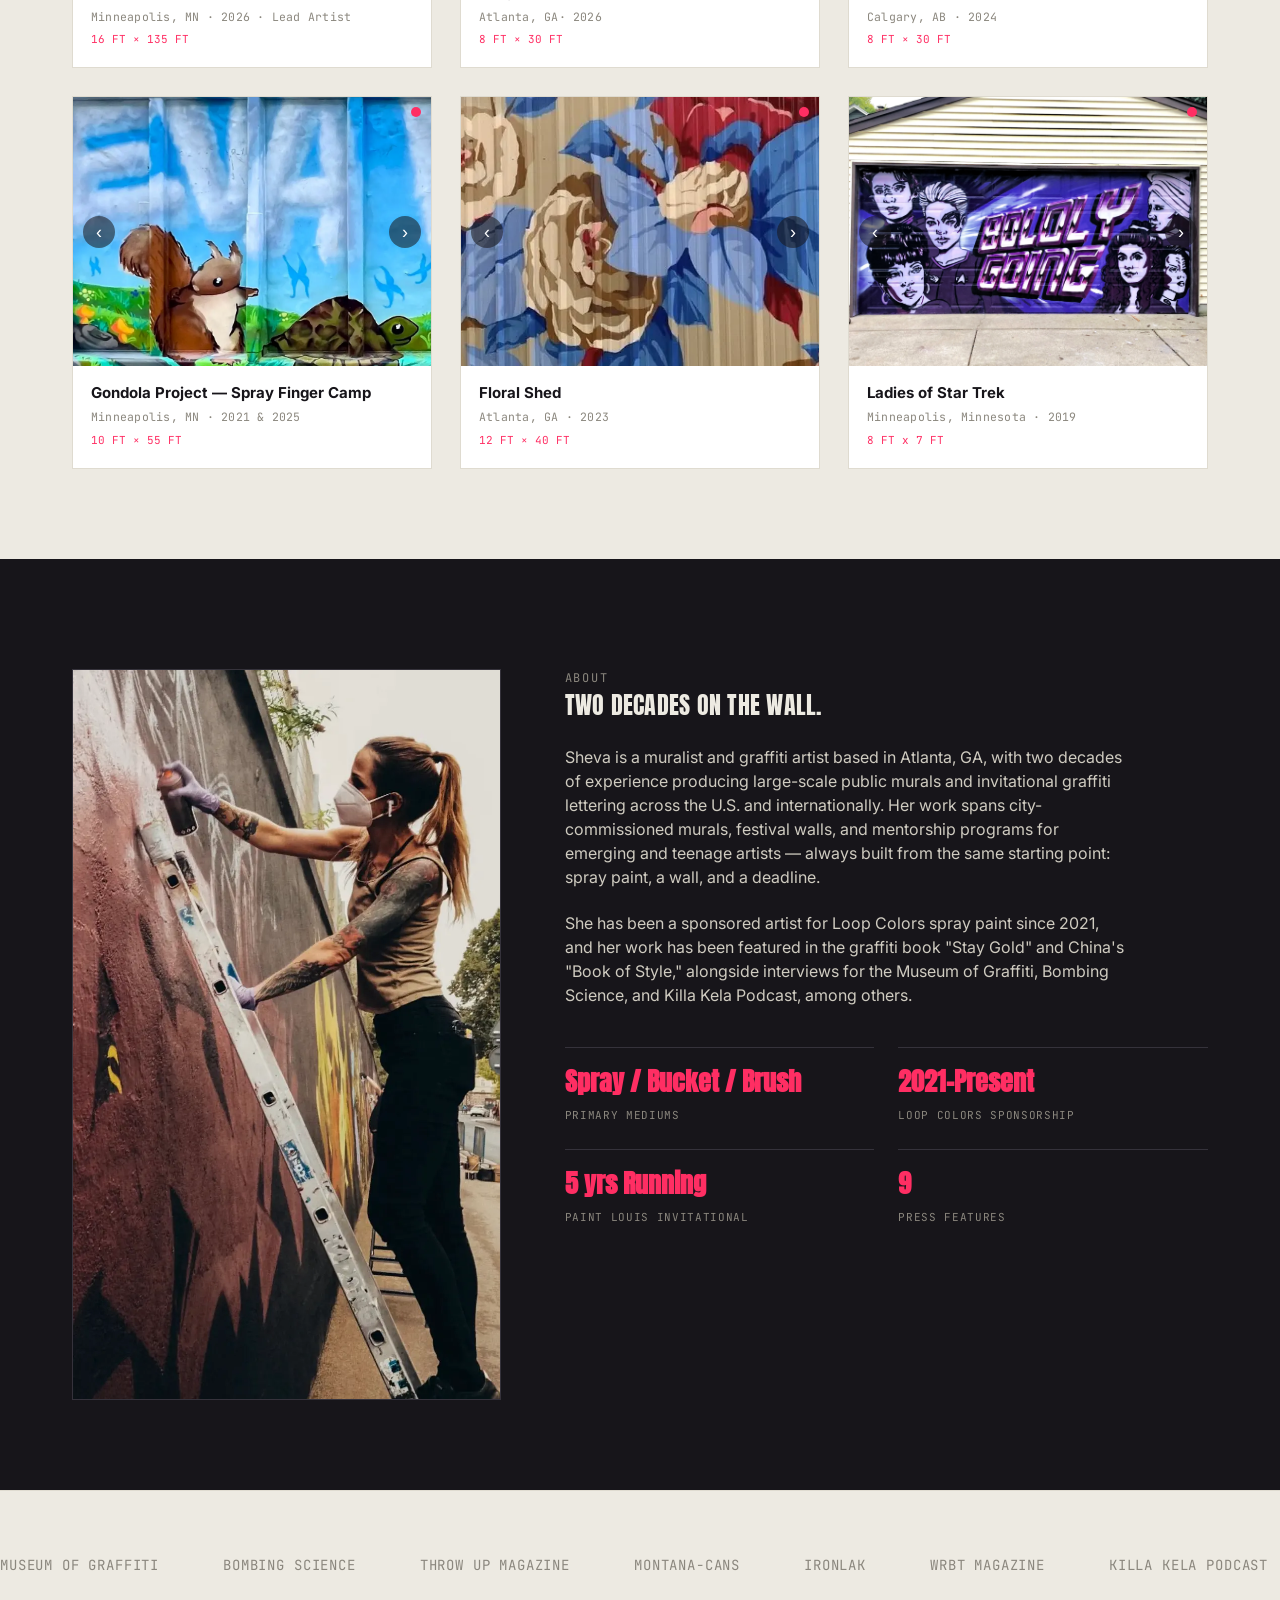
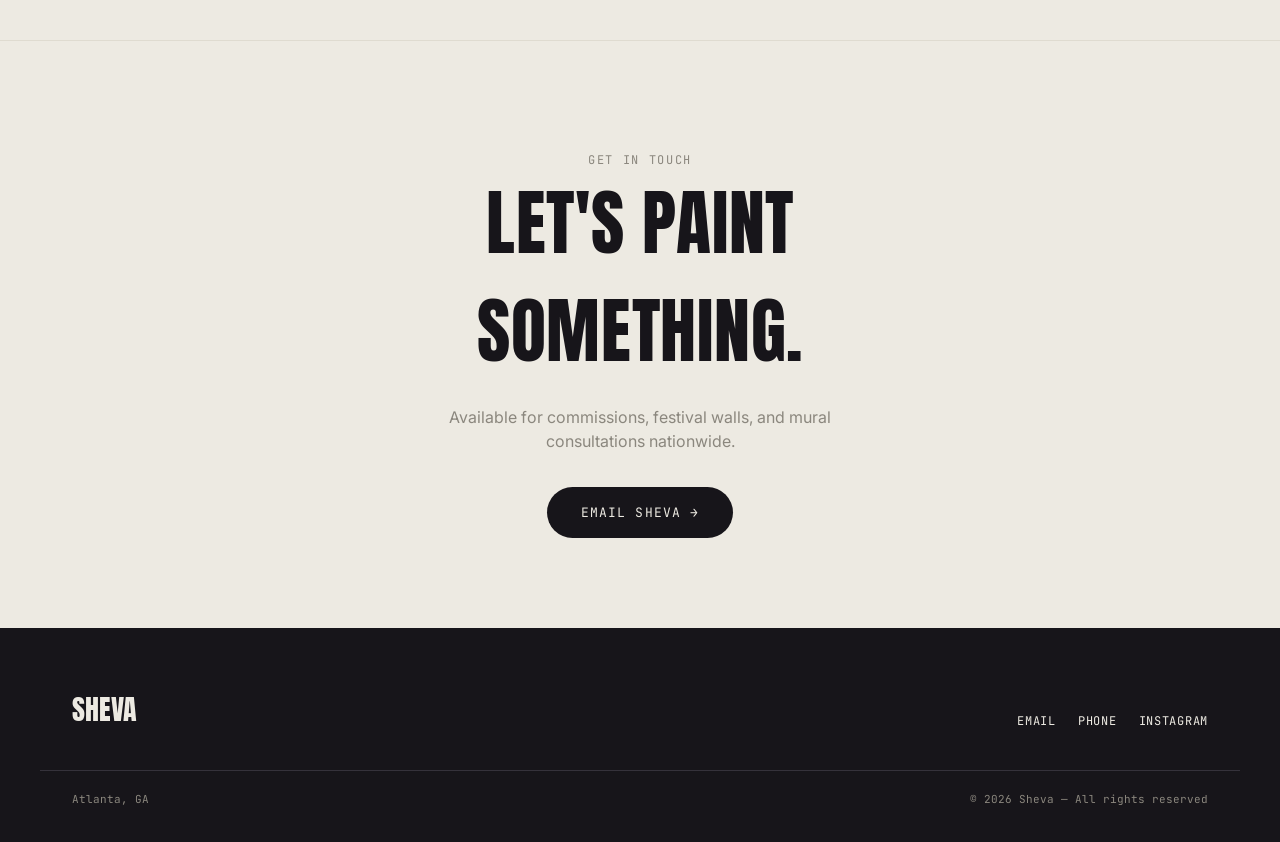
==== commit c2428eb7: "best of" ====
--- a/index.html
+++ b/index.html
@@ -319,7 +319,7 @@
             </div>
           </div>
           <!-- tile -->
-          <div class="tile" data-cat="bestof mural">
+          <div class="tile" data-cat="mural">
             <div class="tile-art">
               <span class="nozzle"></span>
               <div class="tile-scroll">
@@ -384,7 +384,7 @@
               <button class="tile-nav next" aria-label="Next photo">›</button>
             </div>
             <div class="plaque">
-              <div class="title">Paint Louis</div>
+              <div class="title">Various - Paint Louis Mural Mile Project</div>
               <div class="meta">St. Louis, MO · 2021–2026 · Invitational</div>
               <div class="dims">20 FT × 30 FT</div>
             </div>
